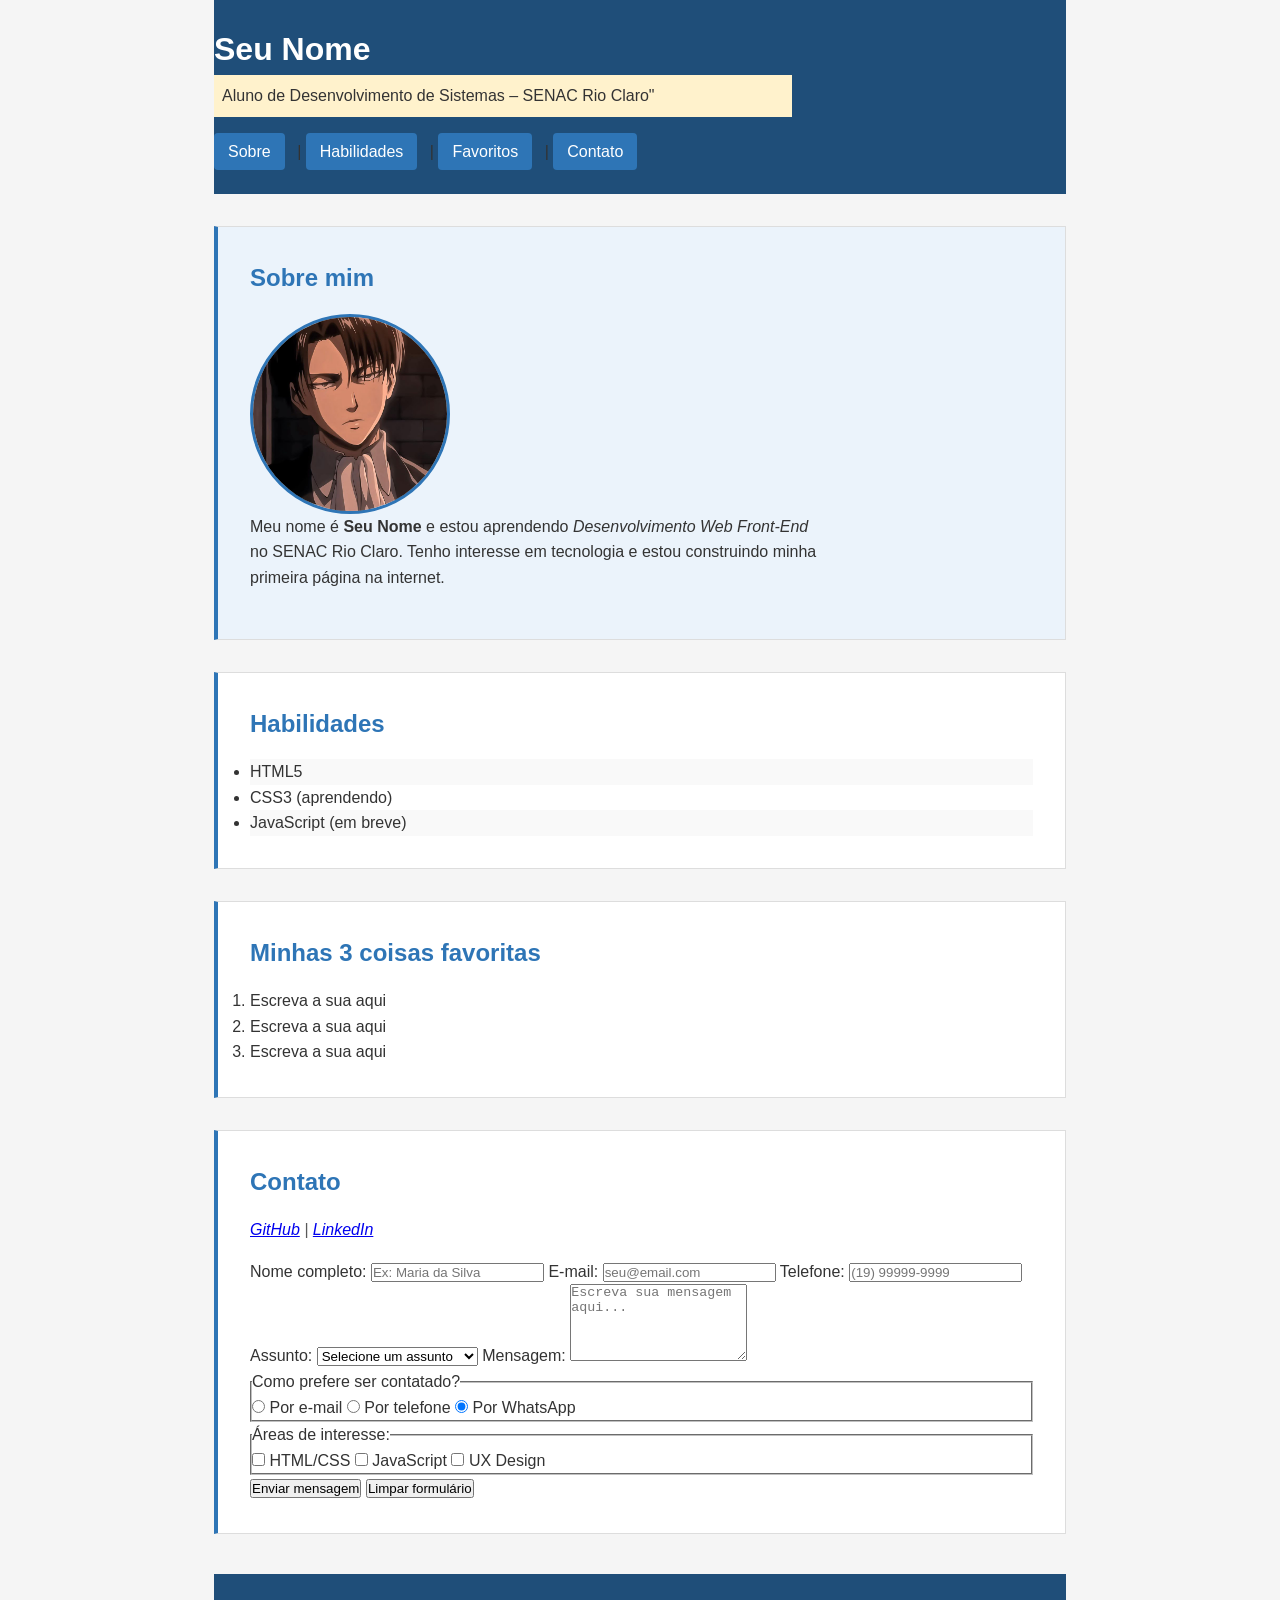
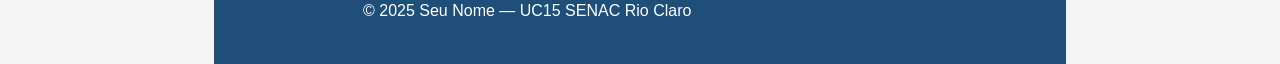
==== Aula04/index.html @ 5cb0c06a "Estilização básica com CSS." ====
<!DOCTYPE html>
<html lang="pt-BR">

<head>
    <meta charset="UTF-8">
    <meta name="viewport" content="width=device-width, initial-scale=1.0">
    <meta name="description" content="Portfólio pessoal de desenvolvimento web">
    <meta name="author" content="Seu Nome">
    <title>Portfólio - Seu Nome</title>
    <link rel="stylesheet" href="style.css">
    
</head>

<body>
        <div class="container">
    <header>
        
        
        <h1>Seu Nome</h1>
        <p class="destaque">Aluno de Desenvolvimento de Sistemas – SENAC Rio Claro"</p>
        <nav>
            <a href="#sobre">Sobre</a> |
            <a href="#habilidades">Habilidades</a> |
            <a href="#favoritos">Favoritos</a> |
            <a href="#contato">Contato</a>
        </nav>
    </header>

    <main>

        <section id="sobre">
            <h2>Sobre mim</h2>
            <img src="imagem/Levi.jpg" alt="Foto de Seu Nome sorrindo" width="300" class="foto-perfil">
            <p>Meu nome é <strong>Seu Nome</strong> e estou aprendendo <em>Desenvolvimento Web Front-End</em> no SENAC
                Rio Claro. Tenho interesse em tecnologia e estou construindo minha primeira página na internet.</p>
        </section>

        <section id="habilidades">
            <h2>Habilidades</h2>
            <ul>
                <li>HTML5</li>
                <li>CSS3 (aprendendo)</li>
                <li>JavaScript (em breve)</li>
            </ul>
        </section>

        <section id="favoritos">
            <h2>Minhas 3 coisas favoritas</h2>
            <ol>
                <li>Escreva a sua aqui</li>
                <li>Escreva a sua aqui</li>
                <li>Escreva a sua aqui</li>
            </ol>
        </section>

        <section id="contato">
            <h2>Contato</h2>
            <p>
                <a href="https://github.com" target="_blank">GitHub</a> |
                <a href="https://linkedin.com" target="_blank">LinkedIn</a>
            </p>

            <form action="#" method="post">

                <label for="nome">Nome completo:</label>
                <input type="text" id="nome" name="nome" placeholder="Ex: Maria da Silva" required minlength="3"
                    maxlength="80" autocomplete="name">

                <label for="email">E-mail:</label>
                <input type="email" id="email" name="email" placeholder="seu@email.com" required autocomplete="email">

                <label for="telefone">Telefone:</label>
                <input type="tel" id="telefone" name="telefone" placeholder="(19) 99999-9999"
                    pattern="\([0-9]{2}\) [0-9]{4,5}-[0-9]{4}">

                <label for="assunto">Assunto:</label>
                <select id="assunto" name="assunto" required>
                    <option value="">Selecione um assunto</option>
                    <optgroup label="Suporte">
                        <option value="duvida">Dúvida técnica</option>
                        <option value="bug">Reportar problema</option>
                    </optgroup>
                    <optgroup label="Comercial">
                        <option value="orcamento">Solicitar orçamento</option>
                        <option value="parceria">Proposta de parceria</option>
                    </optgroup>
                </select>

                <label for="mensagem">Mensagem:</label>
                <textarea id="mensagem" name="mensagem" rows="5" placeholder="Escreva sua mensagem aqui..." required
                    minlength="20" maxlength="500"></textarea>

                <fieldset>
                    <legend>Como prefere ser contatado?</legend>
                    <input type="radio" id="contato-email" name="preferencia" value="email">
                    <label for="contato-email">Por e-mail</label>
                    <input type="radio" id="contato-telefone" name="preferencia" value="telefone">
                    <label for="contato-telefone">Por telefone</label>
                    <input type="radio" id="contato-whatsapp" name="preferencia" value="whatsapp" checked>
                    <label for="contato-whatsapp">Por WhatsApp</label>
                </fieldset>

                <fieldset>
                    <legend>Áreas de interesse:</legend>
                    <input type="checkbox" id="int-html" name="interesse" value="html">
                    <label for="int-html">HTML/CSS</label>
                    <input type="checkbox" id="int-js" name="interesse" value="js">
                    <label for="int-js">JavaScript</label>
                    <input type="checkbox" id="int-ux" name="interesse" value="ux">
                    <label for="int-ux">UX Design</label>
                </fieldset>

                <button type="submit">Enviar mensagem</button>
                <button type="reset">Limpar formulário</button>

            </form>
        </section>

    </main>

    <footer>
        <p>&copy; 2025 Seu Nome &mdash; UC15 SENAC Rio Claro</p>
    </footer>

    </div>
</body>

</html>
---- Aula04/style.css ----
* {
    box-sizing: border-box;
    margin: 0;
    padding: 0;
}

body {
    font-family: Arial, Helvetica, sans-serif;
    background-color: #f5f5f5;
    color: #333333;
    line-height: 1.6;
}

h1 {
    color: #1f4379;
}

h2 {
    color: #2e75b6;
}

.destaque {
    background-color: #fff2cc;
    padding: 8px;
}

#sobre {
    background-color: #ebf3fb;
}

header nav a {
    color: #1f4e79

}

header nav a { 
  color: #1F4E79; 
  text-decoration: none; 
  margin-right: 16px; 
} 
 
main section { 
  margin-bottom: 32px; 
} 
 
article > p { 
  margin-bottom: 12px; 
} 
 
h2 + p { 
  font-style: italic; 
  color: #595959; 
}

header nav a:hover { 
  color: #E05C00; 
  text-decoration: underline; 
} 
 
a:visited { 
  color: #595959; 
} 
 
input:focus, 
textarea:focus { 
  outline: 2px solid #2E75B6; 
  outline-offset: 2px; 
} 
 
ul li:nth-child(odd) { 
  background-color: #f9f9f9; 
}

.container { 
  width: 900px; 
  margin: 0 auto; 
  padding: 0 24px; 
} 
 
header { 
  background-color: #1F4E79; 
  padding: 24px 0; 
  margin-bottom: 32px; 
} 
 
header h1 { 
  color: #FFFFFF; 
  margin: 0; 
} 
 
header nav a { 
  color: #BDD7EE; 
} 
 
section { 
  background-color: #FFFFFF; 
  padding: 32px; 
  margin-bottom: 24px; 
  border: 1px solid #DDDDDD; 
}

img{
  border-radius: 8px; 
  max-width: 100%; 
  display: block; 
} 
 
.foto-perfil { 
  border-radius: 50%; 
  width: 200px; 
  height: 200px;
   object-fit: cover; 
  border: 3px solid #2E75B6; 
} 
 
section { 
  border-left: 4px solid #2E75B6; 
} 

header nav { 
  margin-top: 12px; 
} 
 
header nav a { 
  display: inline-block; 
  padding: 6px 14px; 
  background-color: #2E75B6; 
  color: #FFFFFF; 
  border-radius: 4px; 
  text-decoration: none; 
  margin-right: 8px; 
} 
 
header nav a:hover { 
  background-color: #E05C00; 
}

html { 
  font-size: 16px; 
} 
 
body { 
  font-size: 1rem; 
  line-height: 1.6; 
} 
 
h1 { 
  font-size: 2rem; 
} 
 
h2 { 
  font-size: 1.5rem; 
 
  margin-bottom: 1rem; 
} 
 
p { 
  margin-bottom: 1rem; 
  max-width: 65ch; 
} 
 
footer { 
  background-color: #1F4E79; 
  color: #FFFFFF; 
  text-align: center; 
  padding: 24px; 
  margin-top: 40px; 
}
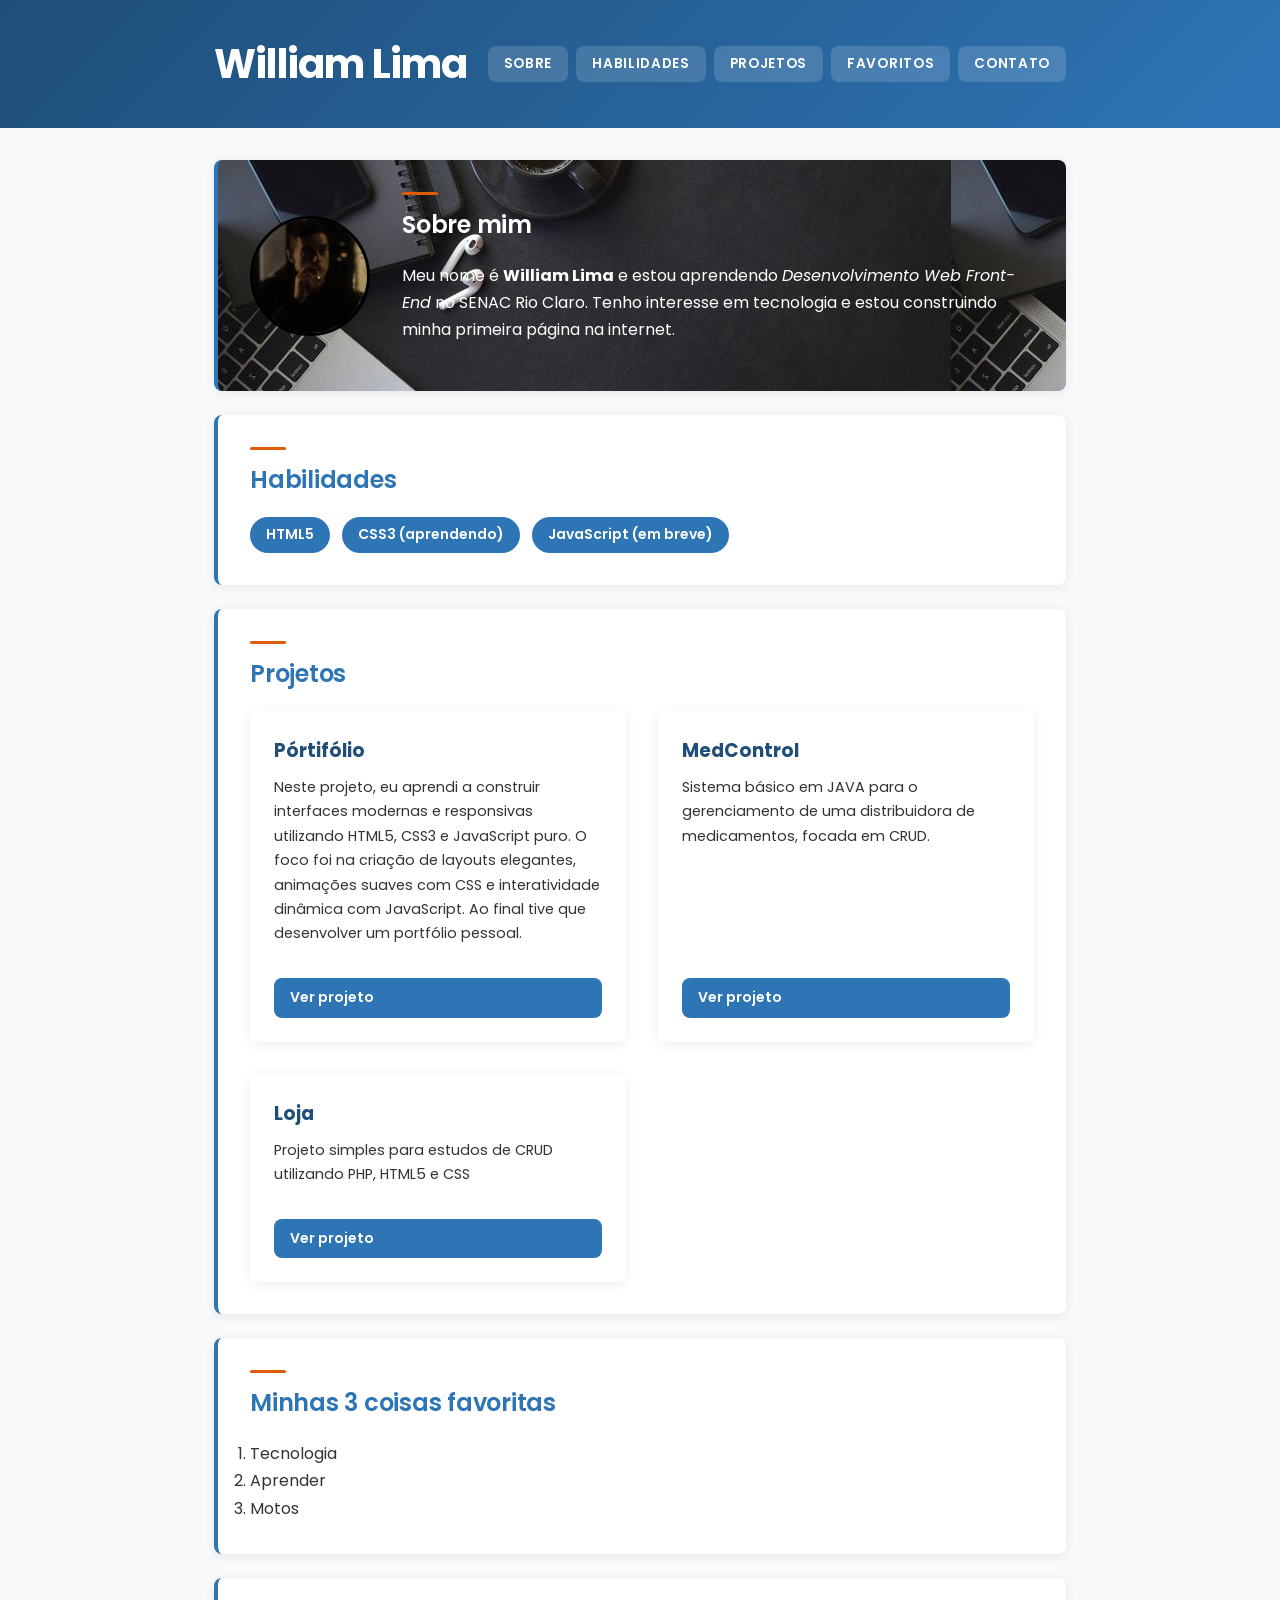
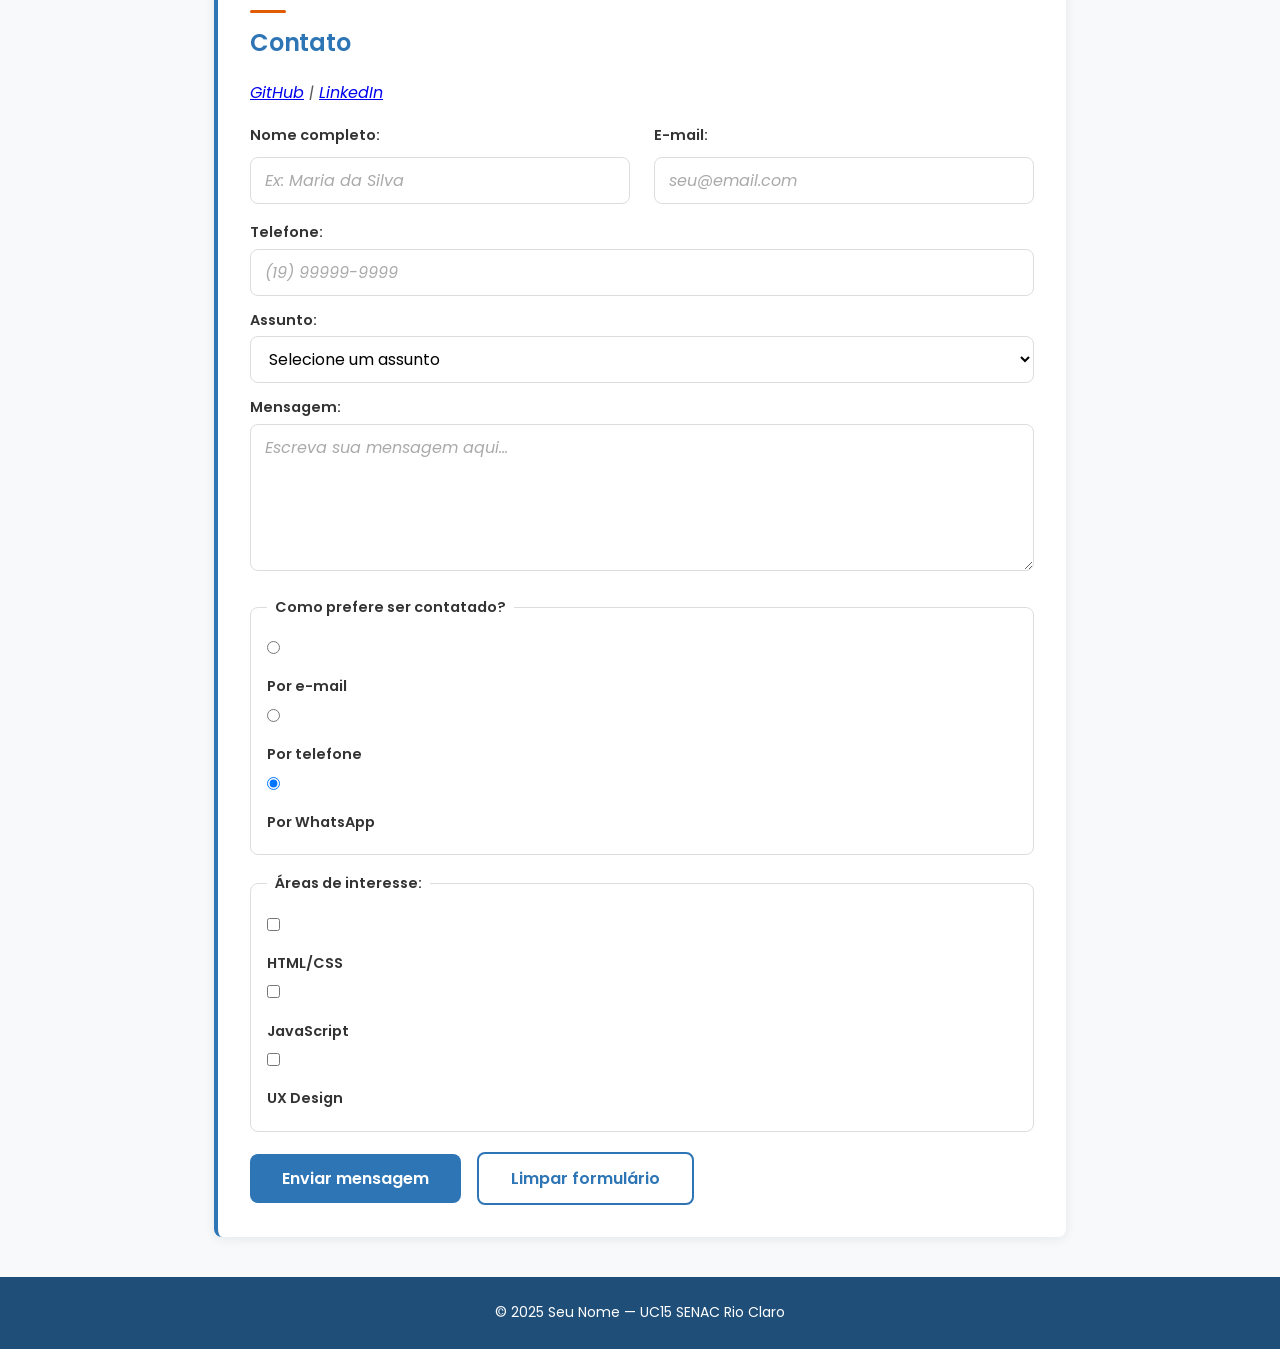
==== commit 3beb2552: "Recurso: Criação da página inicial do portfólio com HTML e CSS - Adicionado o arquivo index.html par" ====
--- a/Aula04/index.html
+++ b/Aula04/index.html
@@ -1,128 +1,152 @@
 <!DOCTYPE html>
 <html lang="pt-BR">
+<head>
+  <meta charset="UTF-8">
+  <meta name="viewport" content="width=device-width, initial-scale=1.0">
+  <meta name="description" content="Portfólio pessoal de desenvolvimento web">
+  <meta name="author" content="Seu Nome">
+  <title>Portfólio – Seu Nome</title>
+  <link rel="preconnect" href="https://fonts.googleapis.com">
+  <link rel="preconnect" href="https://fonts.gstatic.com" crossorigin>
+  <link href="https://fonts.googleapis.com/css2?family=Poppins:wght@400;600;700&display=swap" rel="stylesheet">
+  <link rel="stylesheet" href="style.css">
+</head>
+<body>
 
-<head>
-    <meta charset="UTF-8">
-    <meta name="viewport" content="width=device-width, initial-scale=1.0">
-    <meta name="description" content="Portfólio pessoal de desenvolvimento web">
-    <meta name="author" content="Seu Nome">
-    <title>Portfólio - Seu Nome</title>
-    <link rel="stylesheet" href="style.css">
-    
-</head>
+  <header>
+    <div class="container">
+      <h1>William Lima</h1>
+      <nav>
+        <a href="#sobre">Sobre</a>
+        <a href="#habilidades">Habilidades</a>
+        <a href="#projetos">Projetos</a>
+        <a href="#favoritos">Favoritos</a>
+        <a href="#contato">Contato</a>
+      </nav>
+    </div>
+  </header>
 
-<body>
-        <div class="container">
-    <header>
-        
-        
-        <h1>Seu Nome</h1>
-        <p class="destaque">Aluno de Desenvolvimento de Sistemas – SENAC Rio Claro"</p>
-        <nav>
-            <a href="#sobre">Sobre</a> |
-            <a href="#habilidades">Habilidades</a> |
-            <a href="#favoritos">Favoritos</a> |
-            <a href="#contato">Contato</a>
-        </nav>
-    </header>
+  <main class="container">
 
-    <main>
+    <section id="sobre" class="hero">
+      <h2>Sobre mim</h2>
+      <img src="imagem/𝗘𝗟𝗟𝗜𝗢𝗧 𝗔𝗟𝗗𝗘𝗥𝗦𝗢𝗡.jpg" alt="Foto de Seu Nome sorrindo" class="foto-perfil">
+      <p>Meu nome é <strong>William Lima</strong> e estou aprendendo <em>Desenvolvimento Web Front-End</em> no SENAC Rio Claro. Tenho interesse em tecnologia e estou construindo minha primeira página na internet.</p>
+    </section>
 
-        <section id="sobre">
-            <h2>Sobre mim</h2>
-            <img src="imagem/Levi.jpg" alt="Foto de Seu Nome sorrindo" width="300" class="foto-perfil">
-            <p>Meu nome é <strong>Seu Nome</strong> e estou aprendendo <em>Desenvolvimento Web Front-End</em> no SENAC
-                Rio Claro. Tenho interesse em tecnologia e estou construindo minha primeira página na internet.</p>
-        </section>
+    <section id="habilidades">
+      <h2>Habilidades</h2>
+      <ul class="lista-habilidades">
+        <li>HTML5</li>
+        <li>CSS3 (aprendendo)</li>
+        <li>JavaScript (em breve)</li>
+      </ul>
+    </section>
 
-        <section id="habilidades">
-            <h2>Habilidades</h2>
-            <ul>
-                <li>HTML5</li>
-                <li>CSS3 (aprendendo)</li>
-                <li>JavaScript (em breve)</li>
-            </ul>
-        </section>
+    <section id="projetos">
+      <h2>Projetos</h2>
+      <div class="cards-projetos">
 
-        <section id="favoritos">
-            <h2>Minhas 3 coisas favoritas</h2>
-            <ol>
-                <li>Escreva a sua aqui</li>
-                <li>Escreva a sua aqui</li>
-                <li>Escreva a sua aqui</li>
-            </ol>
-        </section>
+        <article class="card-projeto">
+          <h3>Pórtifólio</h3>
+          <p>Neste projeto, eu aprendi a construir interfaces modernas e responsivas utilizando HTML5, CSS3 e JavaScript puro. O foco foi na criação de layouts elegantes, animações suaves com CSS e interatividade dinâmica com JavaScript. Ao final tive que desenvolver um portfólio pessoal.</p>
+          <a href="#" target="_blank">Ver projeto</a>
+        </article>
 
-        <section id="contato">
-            <h2>Contato</h2>
-            <p>
-                <a href="https://github.com" target="_blank">GitHub</a> |
-                <a href="https://linkedin.com" target="_blank">LinkedIn</a>
-            </p>
+        <article class="card-projeto">
+          <h3>MedControl</h3>
+          <p>Sistema básico em JAVA para o gerenciamento de uma distribuidora de medicamentos, focada em CRUD.</p>
+          <a href="#" target="_blank">Ver projeto</a>
+        </article>
 
-            <form action="#" method="post">
+        <article class="card-projeto">
+          <h3>Loja</h3>
+          <p>Projeto simples para estudos de CRUD utilizando PHP, HTML5 e CSS</p>
+          <a href="#" target="_blank">Ver projeto</a>
+        </article>
 
-                <label for="nome">Nome completo:</label>
-                <input type="text" id="nome" name="nome" placeholder="Ex: Maria da Silva" required minlength="3"
-                    maxlength="80" autocomplete="name">
+      </div>
+    </section>
 
-                <label for="email">E-mail:</label>
-                <input type="email" id="email" name="email" placeholder="seu@email.com" required autocomplete="email">
+    <section id="favoritos">
+      <h2>Minhas 3 coisas favoritas</h2>
+      <ol>
+        <li>Tecnologia</li>
+        <li>Aprender</li>
+        <li>Motos</li>
+      </ol>
+    </section>
 
-                <label for="telefone">Telefone:</label>
-                <input type="tel" id="telefone" name="telefone" placeholder="(19) 99999-9999"
-                    pattern="\([0-9]{2}\) [0-9]{4,5}-[0-9]{4}">
+    <section id="contato">
+      <h2>Contato</h2>
+      <p>
+        <a href="https://github.com" target="_blank">GitHub</a> |
+        <a href="https://linkedin.com" target="_blank">LinkedIn</a>
+      </p>
 
-                <label for="assunto">Assunto:</label>
-                <select id="assunto" name="assunto" required>
-                    <option value="">Selecione um assunto</option>
-                    <optgroup label="Suporte">
-                        <option value="duvida">Dúvida técnica</option>
-                        <option value="bug">Reportar problema</option>
-                    </optgroup>
-                    <optgroup label="Comercial">
-                        <option value="orcamento">Solicitar orçamento</option>
-                        <option value="parceria">Proposta de parceria</option>
-                    </optgroup>
-                </select>
+      <form action="#" method="post">
 
-                <label for="mensagem">Mensagem:</label>
-                <textarea id="mensagem" name="mensagem" rows="5" placeholder="Escreva sua mensagem aqui..." required
-                    minlength="20" maxlength="500"></textarea>
+        <div class="form-grid">
+          <div class="form-campo">
+            <label for="nome">Nome completo:</label>
+            <input type="text" id="nome" name="nome" placeholder="Ex: Maria da Silva" required minlength="3" maxlength="80" autocomplete="name">
+          </div>
+          <div class="form-campo">
+            <label for="email">E-mail:</label>
+            <input type="email" id="email" name="email" placeholder="seu@email.com" required autocomplete="email">
+          </div>
+        </div>
 
-                <fieldset>
-                    <legend>Como prefere ser contatado?</legend>
-                    <input type="radio" id="contato-email" name="preferencia" value="email">
-                    <label for="contato-email">Por e-mail</label>
-                    <input type="radio" id="contato-telefone" name="preferencia" value="telefone">
-                    <label for="contato-telefone">Por telefone</label>
-                    <input type="radio" id="contato-whatsapp" name="preferencia" value="whatsapp" checked>
-                    <label for="contato-whatsapp">Por WhatsApp</label>
-                </fieldset>
+        <label for="telefone">Telefone:</label>
+        <input type="tel" id="telefone" name="telefone" placeholder="(19) 99999-9999" pattern="\([0-9]{2}\) [0-9]{4,5}-[0-9]{4}">
 
-                <fieldset>
-                    <legend>Áreas de interesse:</legend>
-                    <input type="checkbox" id="int-html" name="interesse" value="html">
-                    <label for="int-html">HTML/CSS</label>
-                    <input type="checkbox" id="int-js" name="interesse" value="js">
-                    <label for="int-js">JavaScript</label>
-                    <input type="checkbox" id="int-ux" name="interesse" value="ux">
-                    <label for="int-ux">UX Design</label>
-                </fieldset>
+        <label for="assunto">Assunto:</label>
+        <select id="assunto" name="assunto" required>
+          <option value="">Selecione um assunto</option>
+          <optgroup label="Suporte">
+            <option value="duvida">Dúvida técnica</option>
+            <option value="bug">Reportar problema</option>
+          </optgroup>
+          <optgroup label="Comercial">
+            <option value="orcamento">Solicitar orçamento</option>
+            <option value="parceria">Proposta de parceria</option>
+          </optgroup>
+        </select>
 
-                <button type="submit">Enviar mensagem</button>
-                <button type="reset">Limpar formulário</button>
+        <label for="mensagem">Mensagem:</label>
+        <textarea id="mensagem" name="mensagem" rows="5" placeholder="Escreva sua mensagem aqui..." required minlength="20" maxlength="500"></textarea>
 
-            </form>
-        </section>
+        <fieldset>
+          <legend>Como prefere ser contatado?</legend>
+          <input type="radio" id="contato-email" name="preferencia" value="email">
+          <label for="contato-email">Por e-mail</label>
+          <input type="radio" id="contato-telefone" name="preferencia" value="telefone">
+          <label for="contato-telefone">Por telefone</label>
+          <input type="radio" id="contato-whatsapp" name="preferencia" value="whatsapp" checked>
+          <label for="contato-whatsapp">Por WhatsApp</label>
+        </fieldset>
 
-    </main>
+        <fieldset>
+          <legend>Áreas de interesse:</legend>
+          <input type="checkbox" id="int-html" name="interesse" value="html">
+          <label for="int-html">HTML/CSS</label>
+          <input type="checkbox" id="int-js" name="interesse" value="js">
+          <label for="int-js">JavaScript</label>
+          <input type="checkbox" id="int-ux" name="interesse" value="ux">
+          <label for="int-ux">UX Design</label>
+        </fieldset>
 
-    <footer>
-        <p>&copy; 2025 Seu Nome &mdash; UC15 SENAC Rio Claro</p>
-    </footer>
+        <button type="submit">Enviar mensagem</button>
+        <button type="reset">Limpar formulário</button>
 
-    </div>
+      </form>
+    </section>
+
+  </main>
+
+  <footer>
+    <p>&copy; 2025 Seu Nome &mdash; UC15 SENAC Rio Claro</p>
+  </footer>
+
 </body>
-
 </html>
--- a/Aula04/style.css
+++ b/Aula04/style.css
@@ -1,441 +1,532 @@
+/* ============================================
+   VARIÁVEIS
+   ============================================ */
+:root {
+  --cor-primaria:   #1F4E79;
+  --cor-secundaria: #2E75B6;
+  --cor-acento:     #E05C00;
+  --cor-fundo:      #F8F9FA;
+  --cor-texto:      #333333;
+  --cor-branco:     #FFFFFF;
+  --fonte-base:     'Poppins', Arial, sans-serif;
+  --raio-borda:     8px;
+  --sombra-card:    0 2px 12px rgba(0, 0, 0, 0.08);
+  --transicao:      all 0.3s ease;
+}
+ 
+/* ============================================
+   RESET
+   ============================================ */
 * {
+  box-sizing: border-box;
+  margin: 0;
+  padding: 0;
+}
+ 
+/* ============================================
+   BASE
+   ============================================ */
+html {
+  font-size: 16px;
+}
+ 
+body {
+  font-family: var(--fonte-base);
+  font-size: 1rem;
+  line-height: 1.7;
+  background-color: var(--cor-fundo);
+  color: var(--cor-texto);
+}
+ 
+/* ============================================
+   TIPOGRAFIA
+   ============================================ */
+h1 {
+  color: var(--cor-primaria);
+  font-size: 2.5rem;
+  font-weight: 700;
+  letter-spacing: -0.02em;
+  line-height: 1.2;
+}
+ 
+h2 {
+  color: var(--cor-secundaria);
+  font-size: 1.5rem;
+  font-weight: 600;
+  letter-spacing: -0.01em;
+  margin-bottom: 1rem;
+}
+ 
+h2::before {
+  content: '';
+  display: block;
+  width: 36px;
+  height: 3px;
+  background-color: var(--cor-acento);
+  margin-bottom: 10px;
+  border-radius: 2px;
+}
+ 
+p {
+  margin-bottom: 1rem;
+  max-width: 65ch;
+}
+ 
+h2 + p {
+  font-style: italic;
+  color: #595959;
+}
+ 
+a:visited {
+  color: #595959;
+}
+ 
+::selection {
+  background-color: var(--cor-secundaria);
+  color: var(--cor-branco);
+}
+ 
+/* ============================================
+   LAYOUT
+   ============================================ */
+.container {
+  width: 900px;
+  margin: 0 auto;
+  padding: 0 24px;
+}
+ 
+/* ============================================
+   HEADER
+   ============================================ */
+header {
+  background: linear-gradient(135deg, var(--cor-primaria) 0%, var(--cor-secundaria) 100%);
+  padding: 40px 0;
+  margin-bottom: 32px;
+}
+ 
+header .container {
+  display: flex;
+  justify-content: space-between;
+  align-items: center;
+}
+ 
+header h1 {
+  color: var(--cor-branco);
+  margin: 0;
+}
+ 
+header nav {
+  display: flex;
+  gap: 8px;
+}
+ 
+header nav a {
+  display: inline-block;
+  padding: 6px 16px;
+  background-color: rgba(255, 255, 255, 0.15);
+  color: var(--cor-branco);
+  border-radius: var(--raio-borda);
+  text-decoration: none;
+  font-weight: 600;
+  font-size: 0.85rem;
+  text-transform: uppercase;
+  letter-spacing: 0.05em;
+  transition: var(--transicao);
+}
+ 
+header nav a:hover {
+  background-color: var(--cor-acento);
+  transform: translateY(-2px);
+}
+ 
+/* ============================================
+   SECTIONS
+   ============================================ */
+section {
+  background-color: var(--cor-branco);
+  padding: 32px;
+  margin-bottom: 24px;
+  border-left: 4px solid var(--cor-secundaria);
+  border-radius: var(--raio-borda);
+  box-shadow: var(--sombra-card);
+  transition: var(--transicao);
+}
+ 
+section:hover {
+  box-shadow: 0 8px 24px rgba(0, 0, 0, 0.12);
+  transform: translateY(-2px);
+}
+ 
+/* ============================================
+   HERO
+   ============================================ */
+.hero {
+  background-image: url('imagem/banner-TI.jpg');
+  display: grid;
+  grid-template-columns: auto 1fr;
+  grid-template-areas:
+    "foto titulo   "
+    "foto descricao";
+  gap: 1rem 2rem;
+  align-items: center;
+}
+ 
+/* ============================================
+   IMAGENS
+   ============================================ */
+img {
+  border-radius: var(--raio-borda);
+  max-width: 100%;
+  display: block;
+}
+ 
+.foto-perfil {
+  grid-area: foto;
+  border-radius: 50%;
+  width: 120px;
+  height: 120px;
+  object-fit: cover;
+  border: 3px solid black;
+}
+ 
+.hero h2 {
+  grid-area: titulo;
+color: var(--cor-branco);    
+/* visivel sobre o banner */
+margin-bottom: 0;
+align-self: end;
+}
+.hero p {
+grid-area: descricao;
+color: var(--cor-branco);
+align-self: start;
+}
+ 
+/* ============================================
+   HABILIDADES
+   ============================================ */
+.lista-habilidades {
+  display: flex;
+  flex-wrap: wrap;
+  gap: 12px;
+  list-style: none;
+  padding: 0;
+}
+ 
+.lista-habilidades li {
+  background-color: var(--cor-secundaria);
+  color: var(--cor-branco);
+  padding: 6px 16px;
+  border-radius: 20px;
+  font-size: 0.875rem;
+  font-weight: 600;
+}
+ 
+/* ============================================
+   CARDS DE PROJETOS
+   ============================================ */
+.cards-projetos {
+  display: grid;
+  grid-template-columns: repeat(auto-fill, minmax(280px, 1fr));
+  gap: 2rem;
+}
+ 
+.card-projeto {
+  background-color: var(--cor-branco);
+  border-radius: var(--raio-borda);
+  box-shadow: var(--sombra-card);
+  padding: 24px;
+  display: flex;
+  flex-direction: column;
+  transition: var(--transicao);
+  border-left: none;
+  margin-bottom: 0;
+}
+ 
+.card-projeto:hover {
+  transform: translateY(-4px);
+  box-shadow: 0 8px 24px rgba(0, 0, 0, 0.12);
+}
+ 
+.card-projeto h3 {
+  color: var(--cor-primaria);
+  margin-bottom: 8px;
+}
+ 
+.card-projeto p {
+  flex-grow: 1;
+  color: var(--cor-texto);
+  font-size: 0.9rem;
+}
+ 
+.card-projeto a {
+  display: inline-block;
+  margin-top: 16px;
+  padding: 8px 16px;
+  background-color: var(--cor-secundaria);
+  color: var(--cor-branco);
+  border-radius: var(--raio-borda);
+  text-decoration: none;
+  font-size: 0.875rem;
+  font-weight: 600;
+  transition: var(--transicao);
+}
+ 
+.card-projeto a:hover {
+  background-color: var(--cor-acento);
+}
+ 
+.card-projeto.destaque {
+  grid-column: span 2;
+}
+ 
+/* ============================================
+   FORMULÁRIO
+   ============================================ */
+.form-grid {
+  display: flex;
+  gap: 24px;
+  margin-bottom: 16px;
+}
+ 
+.form-campo {
+  flex: 1;
+  display: flex;
+  flex-direction: column;
+  gap: 6px;
+}
+ 
+label {
+  display: block;
+  font-weight: 600;
+  font-size: 0.9rem;
+  margin-bottom: 4px;
+  margin-top: 12px;
+}
+ 
+.form-campo label {
+  margin-top: 0;
+}
+ 
+input[type="text"],
+input[type="email"],
+input[type="tel"],
+input[type="url"],
+select,
+textarea {
+  width: 100%;
+  padding: 10px 14px;
+  border: 1px solid #DDDDDD;
+  border-radius: var(--raio-borda);
+  font-family: var(--fonte-base);
+  font-size: 1rem;
+  background-color: var(--cor-branco);
+  transition: var(--transicao);
+}
+ 
+input:focus,
+select:focus,
+textarea:focus {
+  outline: 2px solid var(--cor-secundaria);
+  outline-offset: 2px;
+  border-color: var(--cor-secundaria);
+}
+ 
+input::placeholder,
+textarea::placeholder {
+  color: #AAAAAA;
+  font-style: italic;
+}
+ 
+fieldset {
+  border: 1px solid #DDDDDD;
+  border-radius: var(--raio-borda);
+  padding: 16px;
+  margin-top: 16px;
+}
+ 
+legend {
+  font-weight: 600;
+  font-size: 0.9rem;
+  padding: 0 8px;
+}
+ 
+button[type="submit"] {
+  margin-top: 20px;
+  padding: 12px 32px;
+  background-color: var(--cor-secundaria);
+  color: var(--cor-branco);
+  border: none;
+  border-radius: var(--raio-borda);
+  font-family: var(--fonte-base);
+  font-size: 1rem;
+  font-weight: 600;
+  cursor: pointer;
+  transition: var(--transicao);
+}
+ 
+button[type="submit"]:hover {
+  background-color: var(--cor-acento);
+  transform: translateY(-2px);
+}
+ 
+button[type="reset"] {
+  margin-top: 20px;
+  margin-left: 12px;
+  padding: 12px 32px;
+  background-color: transparent;
+  color: var(--cor-secundaria);
+  border: 2px solid var(--cor-secundaria);
+  border-radius: var(--raio-borda);
+  font-family: var(--fonte-base);
+  font-size: 1rem;
+  font-weight: 600;
+  cursor: pointer;
+  transition: var(--transicao);
+}
+ 
+button[type="reset"]:hover {
+  background-color: var(--cor-fundo);
+}
+ 
+/* ============================================
+   FOOTER
+   ============================================ */
+footer {
+  background-color: var(--cor-primaria);
+  color: var(--cor-branco);
+  display: flex;
+  justify-content: center;
+  align-items: center;
+  padding: 24px;
+  margin-top: 40px;
+}
+ 
+footer p {
+  font-size: 0.875rem;
+  max-width: none;
+  margin: 0;
+}
+
+/* ============================================
+
+   MEDIA QUERIES — RESPONSIVIDADE
+
+   ============================================ */
+ 
+/* Tablet (até 900px) */
+
+@media (max-width: 900px) {
+
+  .container {
+
+    width: 100%;
+
+  }
+ 
+  .cards-projetos {
+
+    grid-template-columns: repeat(auto-fill, minmax(220px, 1fr));
+
+  }
+ 
+  .card-projeto.destaque {
+
+    grid-column: span 1;
+
+  }
+
+}
+ 
+/* Mobile (até 600px) */
+
+@media (max-width: 600px) {
+
+  h1 {
+
+    font-size: 1.6rem;
+
+  }
+ 
+  h2 {
+
+    font-size: 1.2rem;
+
+  }
+ 
+  /* Hero vira coluna única */
+
+  .hero {
+
+    grid-template-columns: 1fr;
+
+    grid-template-areas:
+
+      "foto"
+
+      "titulo"
+
+      "descricao";
+
+    text-align: center;
+
+  }
+ 
+  .foto-perfil {
+
+    margin: 0 auto;
+
+  }
+ 
+  /* Nav em coluna */
+
+  header nav {
+
+    flex-direction: column;
+
+    gap: 8px;
+
+  }
+ 
+  header nav a {
+
+    text-align: center;
+
+  }
+ 
+  /* Projetos em coluna única */
+
+  .cards-projetos {
+
+    grid-template-columns: 1fr;
+
+  }
+ 
+  .card-projeto.destaque {
+
+    grid-column: span 1;
+
+  }
+ 
+  section {
+
+    padding: 20px 16px;
+
+  }
+ 
+  /* Formulário ocupa largura total */
+
+  input,
+
+  textarea,
+
+  select {
+
+    width: 100%;
+
     box-sizing: border-box;
-    margin: 0;
-    padding: 0;
-}
-
-body {
-    font-family: Arial, Helvetica, sans-serif;
-    background-color: #f5f5f5;
-    color: #333333;
-    line-height: 1.6;
-}
-
-h1 {
-    color: #1f4379;
-}
-
-h2 {
-    color: #2e75b6;
-}
-
-.destaque {
-    background-color: #fff2cc;
-    padding: 8px;
-}
-
-#sobre {
-    background-color: #ebf3fb;
-}
-
-header nav a {
-    color: #1f4e79
-
-}
-
-header nav a { 
-  color: #1F4E79; 
-  text-decoration: none; 
-  margin-right: 16px; 
-} 
- 
-main section { 
-  margin-bottom: 32px; 
-} 
- 
-article > p { 
-  margin-bottom: 12px; 
-} 
- 
-h2 + p { 
-  font-style: italic; 
-  color: #595959; 
-}
-
-header nav a:hover { 
-  color: #E05C00; 
-  text-decoration: underline; 
-} 
- 
-a:visited { 
-  color: #595959; 
-} 
- 
-input:focus, 
-textarea:focus { 
-  outline: 2px solid #2E75B6; 
-  outline-offset: 2px; 
-} 
- 
-ul li:nth-child(odd) { 
-  background-color: #f9f9f9; 
-}
-
-.container { 
-  width: 900px; 
-  margin: 0 auto; 
-  padding: 0 24px; 
-} 
- 
-header { 
-  background-color: #1F4E79; 
-  padding: 24px 0; 
-  margin-bottom: 32px; 
-} 
- 
-header h1 { 
-  color: #FFFFFF; 
-  margin: 0; 
-} 
- 
-header nav a { 
-  color: #BDD7EE; 
-} 
- 
-section { 
-  background-color: #FFFFFF; 
-  padding: 32px; 
-  margin-bottom: 24px; 
-  border: 1px solid #DDDDDD; 
-}
-
-img{
-  border-radius: 8px; 
-  max-width: 100%; 
-  display: block; 
-} 
- 
-.foto-perfil { 
-  border-radius: 50%; 
-  width: 200px; 
-  height: 200px;
-   object-fit: cover; 
-  border: 3px solid #2E75B6; 
-} 
- 
-section { 
-  border-left: 4px solid #2E75B6; 
-} 
-
-header nav { 
-  margin-top: 12px; 
-} 
- 
-header nav a { 
-  display: inline-block; 
-  padding: 6px 14px; 
-  background-color: #2E75B6; 
-  color: #FFFFFF; 
-  border-radius: 4px; 
-  text-decoration: none; 
-  margin-right: 8px; 
-} 
- 
-header nav a:hover { 
-  background-color: #E05C00; 
-}
-
-html { 
-  font-size: 16px; 
-} 
- 
-body { 
-  font-size: 1rem; 
-  line-height: 1.6; 
-} 
- 
-h1 { 
-  font-size: 2rem; 
-} 
- 
-h2 { 
-  font-size: 1.5rem; 
- 
-  margin-bottom: 1rem; 
-} 
- 
-p { 
-  margin-bottom: 1rem; 
-  max-width: 65ch; 
-} 
- 
-footer { 
-  background-color: #1F4E79; 
-  color: #FFFFFF; 
-  text-align: center; 
-  padding: 24px; 
-  margin-top: 40px; 
-}
-
-
-
-
-
-
-
-
-
-
-
-
-
-
-
-
-
-
-
-
-
-
-
-
-
-
-
-
-
-
-
-
-
-
-
-
-
-
-
-
-
-
-
-
-
-
-
-
-
-
-
-
-
-
-
-
-
-
-
-
-
-
-
-
-
-
-
-
-
-
-
-
-
-
-
-
-
-
-
-
-
-
-
-
-
-
-
-
-
-
-
-
-
-
-
-
-
-
-
-
-
-
-
-
-
-
-
-
-
-
-
-
-
-
-
-
-
-
-
-
-
-
-
-
-
-
-
-
-
-
-
-
-
-
-
-
-
-
-
-
-
-
-
-
-
-
-
-
-
-
-
-
-
-
-
-
-
-
-
-
-
-
-
-
-
-
-
-
-
-
-
-
-
-
-
-
-
-
-
-
-
-
-
-
-
-
-
-
-
-
-
-
-
-
-
-
-
-
-
-
-
-
-
-
-
-
-
-
-
-
-
-
-
-
-
-
-
-
-
-
-
-
-
-
-
-
-
-
-
-
-
-
-
-
-
-
-
-
-
-
-
-
-
-
-
-
-
-
-
-
-
-
-
-
-
-
-
-
-
-
-
-
-
-
-
-
-
-
-
-
-
-
-
+
+  }
+
+}
+ 
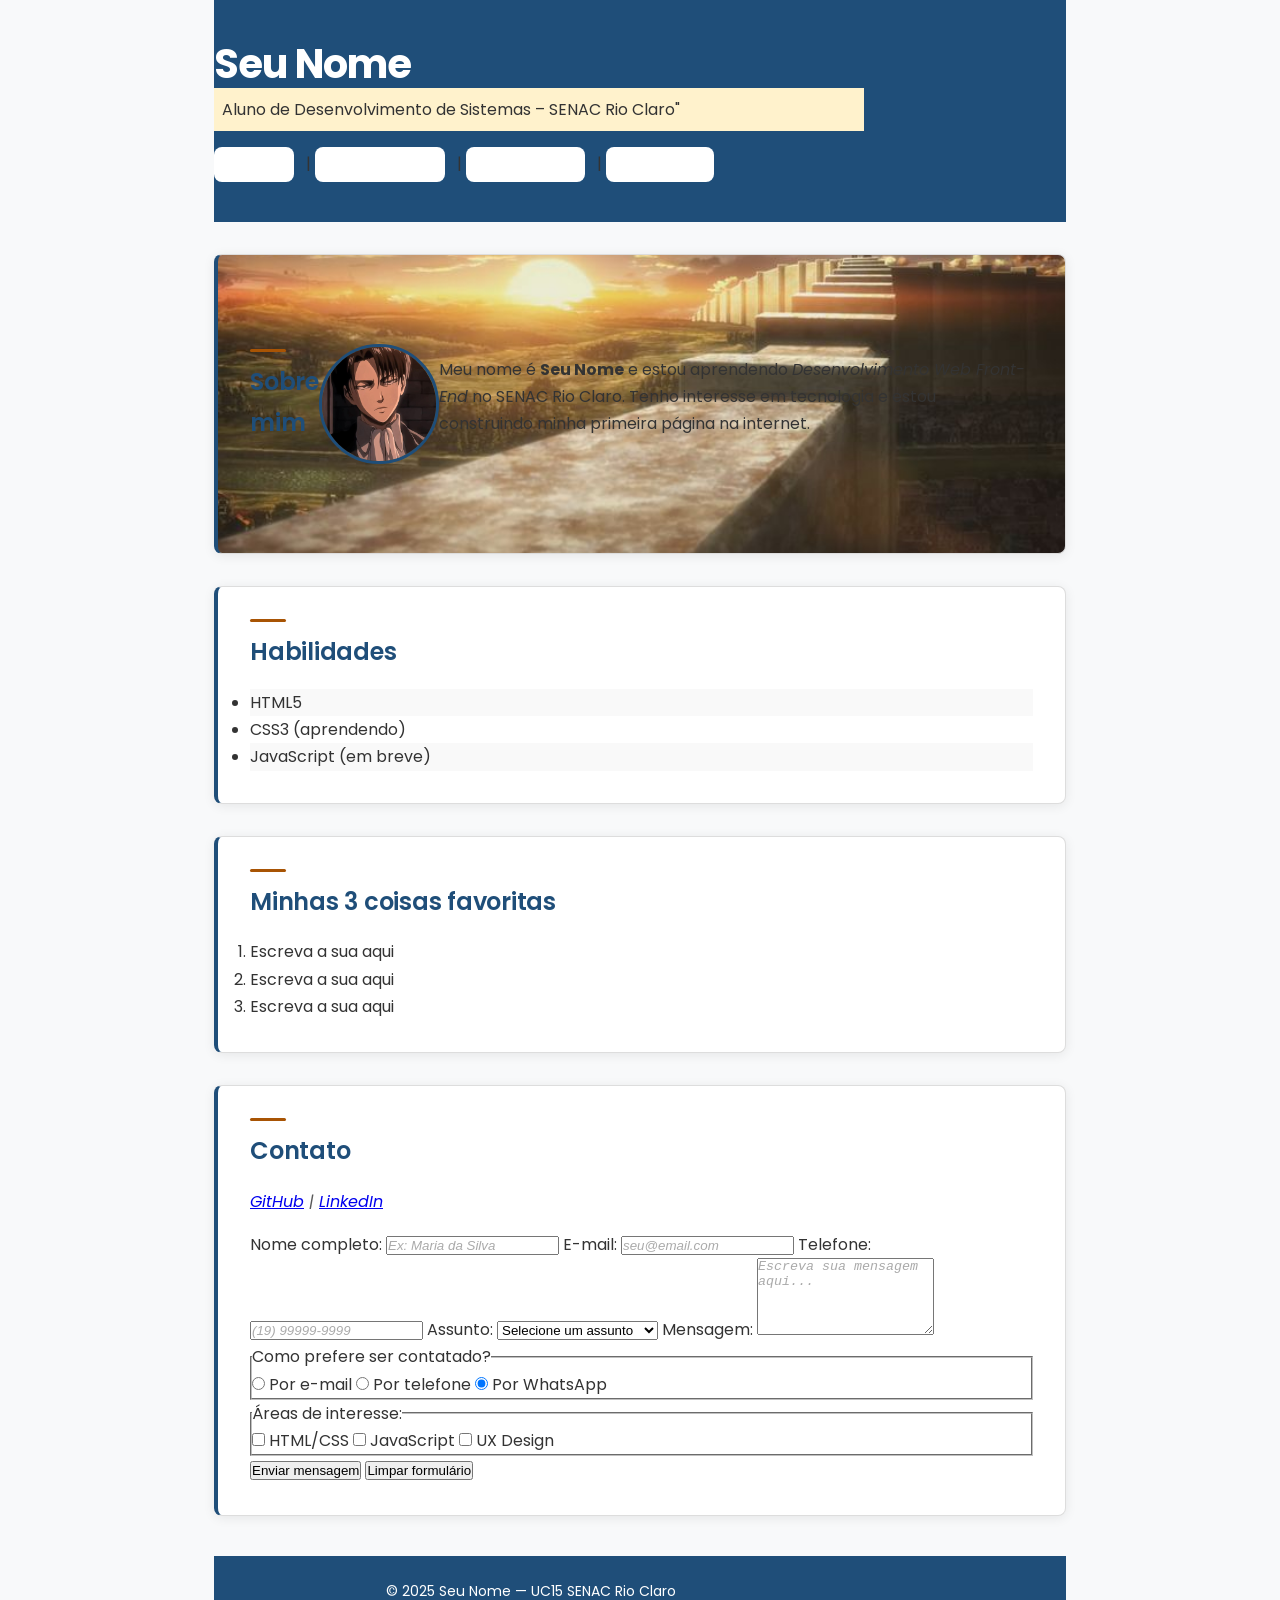
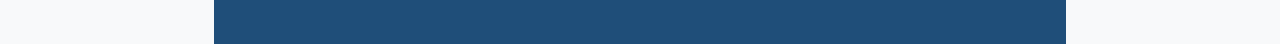
==== commit 6ae7d0b2: "feat: initialize personal portfolio website with HTML structure, CSS styling, and assets" ====
--- a/Aula04/index.html
+++ b/Aula04/index.html
@@ -1,152 +1,130 @@
 <!DOCTYPE html>
 <html lang="pt-BR">
+
 <head>
-  <meta charset="UTF-8">
-  <meta name="viewport" content="width=device-width, initial-scale=1.0">
-  <meta name="description" content="Portfólio pessoal de desenvolvimento web">
-  <meta name="author" content="Seu Nome">
-  <title>Portfólio – Seu Nome</title>
-  <link rel="preconnect" href="https://fonts.googleapis.com">
-  <link rel="preconnect" href="https://fonts.gstatic.com" crossorigin>
-  <link href="https://fonts.googleapis.com/css2?family=Poppins:wght@400;600;700&display=swap" rel="stylesheet">
-  <link rel="stylesheet" href="style.css">
+    <meta charset="UTF-8">
+    <meta name="viewport" content="width=device-width, initial-scale=1.0">
+    <meta name="description" content="Portfólio pessoal de desenvolvimento web">
+    <meta name="author" content="Seu Nome">
+    <title>Portfólio - Seu Nome</title>
+    <link rel="preconnect" href="https://fonts.googleapis.com">
+<link href="https://fonts.googleapis.com/css2?family=Poppins:wght@400;600;700&display=swap" rel="stylesheet">
+    <link rel="stylesheet" href="style.css">
+    
 </head>
+
 <body>
+        <div class="container">
+    <header>
+        
+        
+        <h1>Seu Nome</h1>
+        <p class="destaque">Aluno de Desenvolvimento de Sistemas – SENAC Rio Claro"</p>
+        <nav>
+            <a href="#sobre">Sobre</a> |
+            <a href="#habilidades">Habilidades</a> |
+            <a href="#favoritos">Favoritos</a> |
+            <a href="#contato">Contato</a>
+        </nav>
+    </header>
 
-  <header>
-    <div class="container">
-      <h1>William Lima</h1>
-      <nav>
-        <a href="#sobre">Sobre</a>
-        <a href="#habilidades">Habilidades</a>
-        <a href="#projetos">Projetos</a>
-        <a href="#favoritos">Favoritos</a>
-        <a href="#contato">Contato</a>
-      </nav>
+    <main>
+
+        <section id="sobre" class="hero">
+            <h2>Sobre mim</h2>
+            <img src="imagem/Levi.jpg" alt="Foto de Seu Nome sorrindo" width="300" class="foto-perfil">
+            <p>Meu nome é <strong>Seu Nome</strong> e estou aprendendo <em>Desenvolvimento Web Front-End</em> no SENAC
+                Rio Claro. Tenho interesse em tecnologia e estou construindo minha primeira página na internet.</p>
+        </section>
+
+        <section id="habilidades">
+            <h2>Habilidades</h2>
+            <ul>
+                <li>HTML5</li>
+                <li>CSS3 (aprendendo)</li>
+                <li>JavaScript (em breve)</li>
+            </ul>
+        </section>
+
+        <section id="favoritos">
+            <h2>Minhas 3 coisas favoritas</h2>
+            <ol>
+                <li>Escreva a sua aqui</li>
+                <li>Escreva a sua aqui</li>
+                <li>Escreva a sua aqui</li>
+            </ol>
+        </section>
+
+        <section id="contato">
+            <h2>Contato</h2>
+            <p>
+                <a href="https://github.com" target="_blank">GitHub</a> |
+                <a href="https://linkedin.com" target="_blank">LinkedIn</a>
+            </p>
+
+            <form action="#" method="post">
+
+                <label for="nome">Nome completo:</label>
+                <input type="text" id="nome" name="nome" placeholder="Ex: Maria da Silva" required minlength="3"
+                    maxlength="80" autocomplete="name">
+
+                <label for="email">E-mail:</label>
+                <input type="email" id="email" name="email" placeholder="seu@email.com" required autocomplete="email">
+
+                <label for="telefone">Telefone:</label>
+                <input type="tel" id="telefone" name="telefone" placeholder="(19) 99999-9999"
+                    pattern="\([0-9]{2}\) [0-9]{4,5}-[0-9]{4}">
+
+                <label for="assunto">Assunto:</label>
+                <select id="assunto" name="assunto" required>
+                    <option value="">Selecione um assunto</option>
+                    <optgroup label="Suporte">
+                        <option value="duvida">Dúvida técnica</option>
+                        <option value="bug">Reportar problema</option>
+                    </optgroup>
+                    <optgroup label="Comercial">
+                        <option value="orcamento">Solicitar orçamento</option>
+                        <option value="parceria">Proposta de parceria</option>
+                    </optgroup>
+                </select>
+
+                <label for="mensagem">Mensagem:</label>
+                <textarea id="mensagem" name="mensagem" rows="5" placeholder="Escreva sua mensagem aqui..." required
+                    minlength="20" maxlength="500"></textarea>
+
+                <fieldset>
+                    <legend>Como prefere ser contatado?</legend>
+                    <input type="radio" id="contato-email" name="preferencia" value="email">
+                    <label for="contato-email">Por e-mail</label>
+                    <input type="radio" id="contato-telefone" name="preferencia" value="telefone">
+                    <label for="contato-telefone">Por telefone</label>
+                    <input type="radio" id="contato-whatsapp" name="preferencia" value="whatsapp" checked>
+                    <label for="contato-whatsapp">Por WhatsApp</label>
+                </fieldset>
+
+                <fieldset>
+                    <legend>Áreas de interesse:</legend>
+                    <input type="checkbox" id="int-html" name="interesse" value="html">
+                    <label for="int-html">HTML/CSS</label>
+                    <input type="checkbox" id="int-js" name="interesse" value="js">
+                    <label for="int-js">JavaScript</label>
+                    <input type="checkbox" id="int-ux" name="interesse" value="ux">
+                    <label for="int-ux">UX Design</label>
+                </fieldset>
+
+                <button type="submit">Enviar mensagem</button>
+                <button type="reset">Limpar formulário</button>
+
+            </form>
+        </section>
+
+    </main>
+
+    <footer>
+        <p>&copy; 2025 Seu Nome &mdash; UC15 SENAC Rio Claro</p>
+    </footer>
+
     </div>
-  </header>
+</body>
 
-  <main class="container">
-
-    <section id="sobre" class="hero">
-      <h2>Sobre mim</h2>
-      <img src="imagem/𝗘𝗟𝗟𝗜𝗢𝗧 𝗔𝗟𝗗𝗘𝗥𝗦𝗢𝗡.jpg" alt="Foto de Seu Nome sorrindo" class="foto-perfil">
-      <p>Meu nome é <strong>William Lima</strong> e estou aprendendo <em>Desenvolvimento Web Front-End</em> no SENAC Rio Claro. Tenho interesse em tecnologia e estou construindo minha primeira página na internet.</p>
-    </section>
-
-    <section id="habilidades">
-      <h2>Habilidades</h2>
-      <ul class="lista-habilidades">
-        <li>HTML5</li>
-        <li>CSS3 (aprendendo)</li>
-        <li>JavaScript (em breve)</li>
-      </ul>
-    </section>
-
-    <section id="projetos">
-      <h2>Projetos</h2>
-      <div class="cards-projetos">
-
-        <article class="card-projeto">
-          <h3>Pórtifólio</h3>
-          <p>Neste projeto, eu aprendi a construir interfaces modernas e responsivas utilizando HTML5, CSS3 e JavaScript puro. O foco foi na criação de layouts elegantes, animações suaves com CSS e interatividade dinâmica com JavaScript. Ao final tive que desenvolver um portfólio pessoal.</p>
-          <a href="#" target="_blank">Ver projeto</a>
-        </article>
-
-        <article class="card-projeto">
-          <h3>MedControl</h3>
-          <p>Sistema básico em JAVA para o gerenciamento de uma distribuidora de medicamentos, focada em CRUD.</p>
-          <a href="#" target="_blank">Ver projeto</a>
-        </article>
-
-        <article class="card-projeto">
-          <h3>Loja</h3>
-          <p>Projeto simples para estudos de CRUD utilizando PHP, HTML5 e CSS</p>
-          <a href="#" target="_blank">Ver projeto</a>
-        </article>
-
-      </div>
-    </section>
-
-    <section id="favoritos">
-      <h2>Minhas 3 coisas favoritas</h2>
-      <ol>
-        <li>Tecnologia</li>
-        <li>Aprender</li>
-        <li>Motos</li>
-      </ol>
-    </section>
-
-    <section id="contato">
-      <h2>Contato</h2>
-      <p>
-        <a href="https://github.com" target="_blank">GitHub</a> |
-        <a href="https://linkedin.com" target="_blank">LinkedIn</a>
-      </p>
-
-      <form action="#" method="post">
-
-        <div class="form-grid">
-          <div class="form-campo">
-            <label for="nome">Nome completo:</label>
-            <input type="text" id="nome" name="nome" placeholder="Ex: Maria da Silva" required minlength="3" maxlength="80" autocomplete="name">
-          </div>
-          <div class="form-campo">
-            <label for="email">E-mail:</label>
-            <input type="email" id="email" name="email" placeholder="seu@email.com" required autocomplete="email">
-          </div>
-        </div>
-
-        <label for="telefone">Telefone:</label>
-        <input type="tel" id="telefone" name="telefone" placeholder="(19) 99999-9999" pattern="\([0-9]{2}\) [0-9]{4,5}-[0-9]{4}">
-
-        <label for="assunto">Assunto:</label>
-        <select id="assunto" name="assunto" required>
-          <option value="">Selecione um assunto</option>
-          <optgroup label="Suporte">
-            <option value="duvida">Dúvida técnica</option>
-            <option value="bug">Reportar problema</option>
-          </optgroup>
-          <optgroup label="Comercial">
-            <option value="orcamento">Solicitar orçamento</option>
-            <option value="parceria">Proposta de parceria</option>
-          </optgroup>
-        </select>
-
-        <label for="mensagem">Mensagem:</label>
-        <textarea id="mensagem" name="mensagem" rows="5" placeholder="Escreva sua mensagem aqui..." required minlength="20" maxlength="500"></textarea>
-
-        <fieldset>
-          <legend>Como prefere ser contatado?</legend>
-          <input type="radio" id="contato-email" name="preferencia" value="email">
-          <label for="contato-email">Por e-mail</label>
-          <input type="radio" id="contato-telefone" name="preferencia" value="telefone">
-          <label for="contato-telefone">Por telefone</label>
-          <input type="radio" id="contato-whatsapp" name="preferencia" value="whatsapp" checked>
-          <label for="contato-whatsapp">Por WhatsApp</label>
-        </fieldset>
-
-        <fieldset>
-          <legend>Áreas de interesse:</legend>
-          <input type="checkbox" id="int-html" name="interesse" value="html">
-          <label for="int-html">HTML/CSS</label>
-          <input type="checkbox" id="int-js" name="interesse" value="js">
-          <label for="int-js">JavaScript</label>
-          <input type="checkbox" id="int-ux" name="interesse" value="ux">
-          <label for="int-ux">UX Design</label>
-        </fieldset>
-
-        <button type="submit">Enviar mensagem</button>
-        <button type="reset">Limpar formulário</button>
-
-      </form>
-    </section>
-
-  </main>
-
-  <footer>
-    <p>&copy; 2025 Seu Nome &mdash; UC15 SENAC Rio Claro</p>
-  </footer>
-
-</body>
 </html>
--- a/Aula04/style.css
+++ b/Aula04/style.css
@@ -1,10 +1,10 @@
 /* ============================================
-   VARIÁVEIS
+   VARIÁVEIS — UC15 Portfólio
    ============================================ */
 :root {
   --cor-primaria:   #1F4E79;
-  --cor-secundaria: #2E75B6;
-  --cor-acento:     #E05C00;
+  --cor-secundaria: #1f4e79;
+  --cor-acento:     #a85404;
   --cor-fundo:      #F8F9FA;
   --cor-texto:      #333333;
   --cor-branco:     #FFFFFF;
@@ -13,7 +13,7 @@
   --sombra-card:    0 2px 12px rgba(0, 0, 0, 0.08);
   --transicao:      all 0.3s ease;
 }
- 
+
 /* ============================================
    RESET
    ============================================ */
@@ -22,14 +22,14 @@
   margin: 0;
   padding: 0;
 }
- 
+
 /* ============================================
    BASE
    ============================================ */
 html {
   font-size: 16px;
 }
- 
+
 body {
   font-family: var(--fonte-base);
   font-size: 1rem;
@@ -37,7 +37,7 @@
   background-color: var(--cor-fundo);
   color: var(--cor-texto);
 }
- 
+
 /* ============================================
    TIPOGRAFIA
    ============================================ */
@@ -48,7 +48,7 @@
   letter-spacing: -0.02em;
   line-height: 1.2;
 }
- 
+
 h2 {
   color: var(--cor-secundaria);
   font-size: 1.5rem;
@@ -56,36 +56,21 @@
   letter-spacing: -0.01em;
   margin-bottom: 1rem;
 }
- 
-h2::before {
-  content: '';
-  display: block;
-  width: 36px;
-  height: 3px;
-  background-color: var(--cor-acento);
-  margin-bottom: 10px;
-  border-radius: 2px;
-}
- 
+
 p {
   margin-bottom: 1rem;
   max-width: 65ch;
 }
- 
+
 h2 + p {
   font-style: italic;
   color: #595959;
 }
- 
+
 a:visited {
   color: #595959;
 }
- 
-::selection {
-  background-color: var(--cor-secundaria);
-  color: var(--cor-branco);
-}
- 
+
 /* ============================================
    LAYOUT
    ============================================ */
@@ -94,83 +79,62 @@
   margin: 0 auto;
   padding: 0 24px;
 }
- 
+
 /* ============================================
    HEADER
    ============================================ */
 header {
-  background: linear-gradient(135deg, var(--cor-primaria) 0%, var(--cor-secundaria) 100%);
-  padding: 40px 0;
+  background-color: var(--cor-primaria);
+  padding: 24px 0;
   margin-bottom: 32px;
 }
- 
-header .container {
-  display: flex;
-  justify-content: space-between;
-  align-items: center;
-}
- 
+
 header h1 {
   color: var(--cor-branco);
   margin: 0;
 }
- 
+
 header nav {
-  display: flex;
-  gap: 8px;
-}
- 
+  margin-top: 12px;
+}
+
 header nav a {
   display: inline-block;
-  padding: 6px 16px;
-  background-color: rgba(255, 255, 255, 0.15);
+  padding: 6px 14px;
+  background-color: var(--cor-secundaria);
   color: var(--cor-branco);
-  border-radius: var(--raio-borda);
+  border-radius: 4px;
   text-decoration: none;
+  margin-right: 8px;
   font-weight: 600;
-  font-size: 0.85rem;
   text-transform: uppercase;
   letter-spacing: 0.05em;
-  transition: var(--transicao);
-}
- 
+  font-size: 0.85rem;
+}
+
 header nav a:hover {
   background-color: var(--cor-acento);
-  transform: translateY(-2px);
-}
- 
-/* ============================================
-   SECTIONS
-   ============================================ */
+}
+
+/* ============================================
+   MAIN E SECTIONS
+   ============================================ */
+main section {
+  margin-bottom: 32px;
+}
+
 section {
   background-color: var(--cor-branco);
   padding: 32px;
   margin-bottom: 24px;
   border-left: 4px solid var(--cor-secundaria);
-  border-radius: var(--raio-borda);
-  box-shadow: var(--sombra-card);
-  transition: var(--transicao);
-}
- 
-section:hover {
-  box-shadow: 0 8px 24px rgba(0, 0, 0, 0.12);
-  transform: translateY(-2px);
-}
- 
-/* ============================================
-   HERO
-   ============================================ */
-.hero {
-  background-image: url('imagem/banner-TI.jpg');
-  display: grid;
-  grid-template-columns: auto 1fr;
-  grid-template-areas:
-    "foto titulo   "
-    "foto descricao";
-  gap: 1rem 2rem;
-  align-items: center;
-}
- 
+  border: 1px solid #DDDDDD;
+}
+
+article > p {
+  margin-bottom: 12px;
+}
+
 /* ============================================
    IMAGENS
    ============================================ */
@@ -179,354 +143,128 @@
   max-width: 100%;
   display: block;
 }
- 
+
 .foto-perfil {
-  grid-area: foto;
   border-radius: 50%;
   width: 120px;
   height: 120px;
   object-fit: cover;
-  border: 3px solid black;
-}
- 
-.hero h2 {
-  grid-area: titulo;
-color: var(--cor-branco);    
-/* visivel sobre o banner */
-margin-bottom: 0;
-align-self: end;
-}
-.hero p {
-grid-area: descricao;
-color: var(--cor-branco);
-align-self: start;
-}
- 
-/* ============================================
-   HABILIDADES
-   ============================================ */
-.lista-habilidades {
-  display: flex;
-  flex-wrap: wrap;
-  gap: 12px;
-  list-style: none;
-  padding: 0;
-}
- 
-.lista-habilidades li {
-  background-color: var(--cor-secundaria);
-  color: var(--cor-branco);
-  padding: 6px 16px;
-  border-radius: 20px;
-  font-size: 0.875rem;
-  font-weight: 600;
-}
- 
-/* ============================================
-   CARDS DE PROJETOS
-   ============================================ */
-.cards-projetos {
-  display: grid;
-  grid-template-columns: repeat(auto-fill, minmax(280px, 1fr));
-  gap: 2rem;
-}
- 
-.card-projeto {
-  background-color: var(--cor-branco);
-  border-radius: var(--raio-borda);
-  box-shadow: var(--sombra-card);
-  padding: 24px;
-  display: flex;
-  flex-direction: column;
-  transition: var(--transicao);
-  border-left: none;
-  margin-bottom: 0;
-}
- 
-.card-projeto:hover {
-  transform: translateY(-4px);
-  box-shadow: 0 8px 24px rgba(0, 0, 0, 0.12);
-}
- 
-.card-projeto h3 {
-  color: var(--cor-primaria);
-  margin-bottom: 8px;
-}
- 
-.card-projeto p {
-  flex-grow: 1;
-  color: var(--cor-texto);
-  font-size: 0.9rem;
-}
- 
-.card-projeto a {
-  display: inline-block;
-  margin-top: 16px;
-  padding: 8px 16px;
-  background-color: var(--cor-secundaria);
-  color: var(--cor-branco);
-  border-radius: var(--raio-borda);
-  text-decoration: none;
-  font-size: 0.875rem;
-  font-weight: 600;
-  transition: var(--transicao);
-}
- 
-.card-projeto a:hover {
-  background-color: var(--cor-acento);
-}
- 
-.card-projeto.destaque {
-  grid-column: span 2;
-}
- 
+  border: 3px solid var(--cor-secundaria);
+}
+
+/* ============================================
+   CLASSES UTILITÁRIAS
+   ============================================ */
+.destaque {
+  background-color: #FFF2CC;
+  padding: 8px;
+}
+
+#sobre {
+  background-color: #EBF3FB;
+}
+
 /* ============================================
    FORMULÁRIO
    ============================================ */
-.form-grid {
-  display: flex;
-  gap: 24px;
-  margin-bottom: 16px;
-}
- 
-.form-campo {
-  flex: 1;
-  display: flex;
-  flex-direction: column;
-  gap: 6px;
-}
- 
-label {
-  display: block;
-  font-weight: 600;
-  font-size: 0.9rem;
-  margin-bottom: 4px;
-  margin-top: 12px;
-}
- 
-.form-campo label {
-  margin-top: 0;
-}
- 
-input[type="text"],
-input[type="email"],
-input[type="tel"],
-input[type="url"],
-select,
-textarea {
-  width: 100%;
-  padding: 10px 14px;
-  border: 1px solid #DDDDDD;
-  border-radius: var(--raio-borda);
-  font-family: var(--fonte-base);
-  font-size: 1rem;
-  background-color: var(--cor-branco);
-  transition: var(--transicao);
-}
- 
 input:focus,
-select:focus,
 textarea:focus {
   outline: 2px solid var(--cor-secundaria);
   outline-offset: 2px;
-  border-color: var(--cor-secundaria);
-}
- 
-input::placeholder,
-textarea::placeholder {
-  color: #AAAAAA;
-  font-style: italic;
-}
- 
-fieldset {
-  border: 1px solid #DDDDDD;
-  border-radius: var(--raio-borda);
-  padding: 16px;
-  margin-top: 16px;
-}
- 
-legend {
-  font-weight: 600;
-  font-size: 0.9rem;
-  padding: 0 8px;
-}
- 
-button[type="submit"] {
-  margin-top: 20px;
-  padding: 12px 32px;
-  background-color: var(--cor-secundaria);
-  color: var(--cor-branco);
-  border: none;
-  border-radius: var(--raio-borda);
-  font-family: var(--fonte-base);
-  font-size: 1rem;
-  font-weight: 600;
-  cursor: pointer;
-  transition: var(--transicao);
-}
- 
-button[type="submit"]:hover {
-  background-color: var(--cor-acento);
-  transform: translateY(-2px);
-}
- 
-button[type="reset"] {
-  margin-top: 20px;
-  margin-left: 12px;
-  padding: 12px 32px;
-  background-color: transparent;
-  color: var(--cor-secundaria);
-  border: 2px solid var(--cor-secundaria);
-  border-radius: var(--raio-borda);
-  font-family: var(--fonte-base);
-  font-size: 1rem;
-  font-weight: 600;
-  cursor: pointer;
-  transition: var(--transicao);
-}
- 
-button[type="reset"]:hover {
-  background-color: var(--cor-fundo);
-}
- 
+}
+
+/* ============================================
+   LISTAS
+   ============================================ */
+ul li:nth-child(odd) {
+  background-color: #f9f9f9;
+}
+
 /* ============================================
    FOOTER
    ============================================ */
 footer {
   background-color: var(--cor-primaria);
   color: var(--cor-branco);
-  display: flex;
-  justify-content: center;
-  align-items: center;
+  text-align: center;
   padding: 24px;
   margin-top: 40px;
 }
- 
+
 footer p {
   font-size: 0.875rem;
-  max-width: none;
-  margin: 0;
-}
-
-/* ============================================
-
-   MEDIA QUERIES — RESPONSIVIDADE
-
-   ============================================ */
- 
-/* Tablet (até 900px) */
-
-@media (max-width: 900px) {
-
-  .container {
-
-    width: 100%;
-
-  }
- 
-  .cards-projetos {
-
-    grid-template-columns: repeat(auto-fill, minmax(220px, 1fr));
-
-  }
- 
-  .card-projeto.destaque {
-
-    grid-column: span 1;
-
-  }
-
-}
- 
-/* Mobile (até 600px) */
-
-@media (max-width: 600px) {
-
-  h1 {
-
-    font-size: 1.6rem;
-
-  }
- 
-  h2 {
-
-    font-size: 1.2rem;
-
-  }
- 
-  /* Hero vira coluna única */
-
-  .hero {
-
-    grid-template-columns: 1fr;
-
-    grid-template-areas:
-
-      "foto"
-
-      "titulo"
-
-      "descricao";
-
-    text-align: center;
-
-  }
- 
-  .foto-perfil {
-
-    margin: 0 auto;
-
-  }
- 
-  /* Nav em coluna */
-
-  header nav {
-
-    flex-direction: column;
-
-    gap: 8px;
-
-  }
- 
-  header nav a {
-
-    text-align: center;
-
-  }
- 
-  /* Projetos em coluna única */
-
-  .cards-projetos {
-
-    grid-template-columns: 1fr;
-
-  }
- 
-  .card-projeto.destaque {
-
-    grid-column: span 1;
-
-  }
- 
-  section {
-
-    padding: 20px 16px;
-
-  }
- 
-  /* Formulário ocupa largura total */
-
-  input,
-
-  textarea,
-
-  select {
-
-    width: 100%;
-
-    box-sizing: border-box;
-
-  }
-
-}
- +}
+
+.hero { 
+  background-image: url('imagem/banner.jpg'); 
+  background-size: cover; 
+  background-position: center; 
+  background-repeat: no-repeat; 
+  min-height: 300px; 
+  display: flex; 
+  align-items: center; 
+  padding: 48px 32px; 
+  border-radius: var(--raio-borda); 
+}
+
+header { 
+  background: linear-gradient(135deg, var(--cor-primaria) 0%, var(--cor-secundaria) 100%); 
+  padding: 40px 0; 
+  margin-bottom: 32px; 
+}
+
+header nav a { 
+  display: inline-block; 
+  padding: 6px 16px; 
+  background-color: rgb(255, 255, 255); 
+  color: var(--cor-branco); 
+  border-radius: var(--raio-borda); 
+  text-decoration: none; 
+  font-weight: 600; 
+  font-size: 0.85rem; 
+  text-transform: uppercase; 
+  letter-spacing: 0.05em; 
+  transition: var(--transicao); 
+} 
+ 
+header nav a:hover { 
+  background-color: var(--cor-acento); 
+  transform: translateY(-2px); 
+} 
+ 
+section { 
+  background-color: var(--cor-branco); 
+  padding: 32px; 
+  margin-bottom: 24px; 
+  border-left: 4px solid var(--cor-secundaria); 
+  border-radius: var(--raio-borda); 
+  box-shadow: var(--sombra-card); 
+  transition: var(--transicao); 
+}
+
+section:hover { 
+  box-shadow: 0 8px 24px rgba(0, 0, 0, 0.12); 
+  transform: translateY(-2px); 
+}
+
+h2::before { 
+  content: ''; 
+  display: block; 
+  width: 36px; 
+  height: 3px; 
+  background-color: var(--cor-acento); 
+  margin-bottom: 10px; 
+  border-radius: 2px; 
+} 
+ 
+::selection { 
+  background-color: var(--cor-secundaria); 
+  color: var(--cor-branco); 
+} 
+ 
+input::placeholder, 
+textarea::placeholder { 
+  color: #AAAAAA; 
+  font-style: italic; 
+}
+
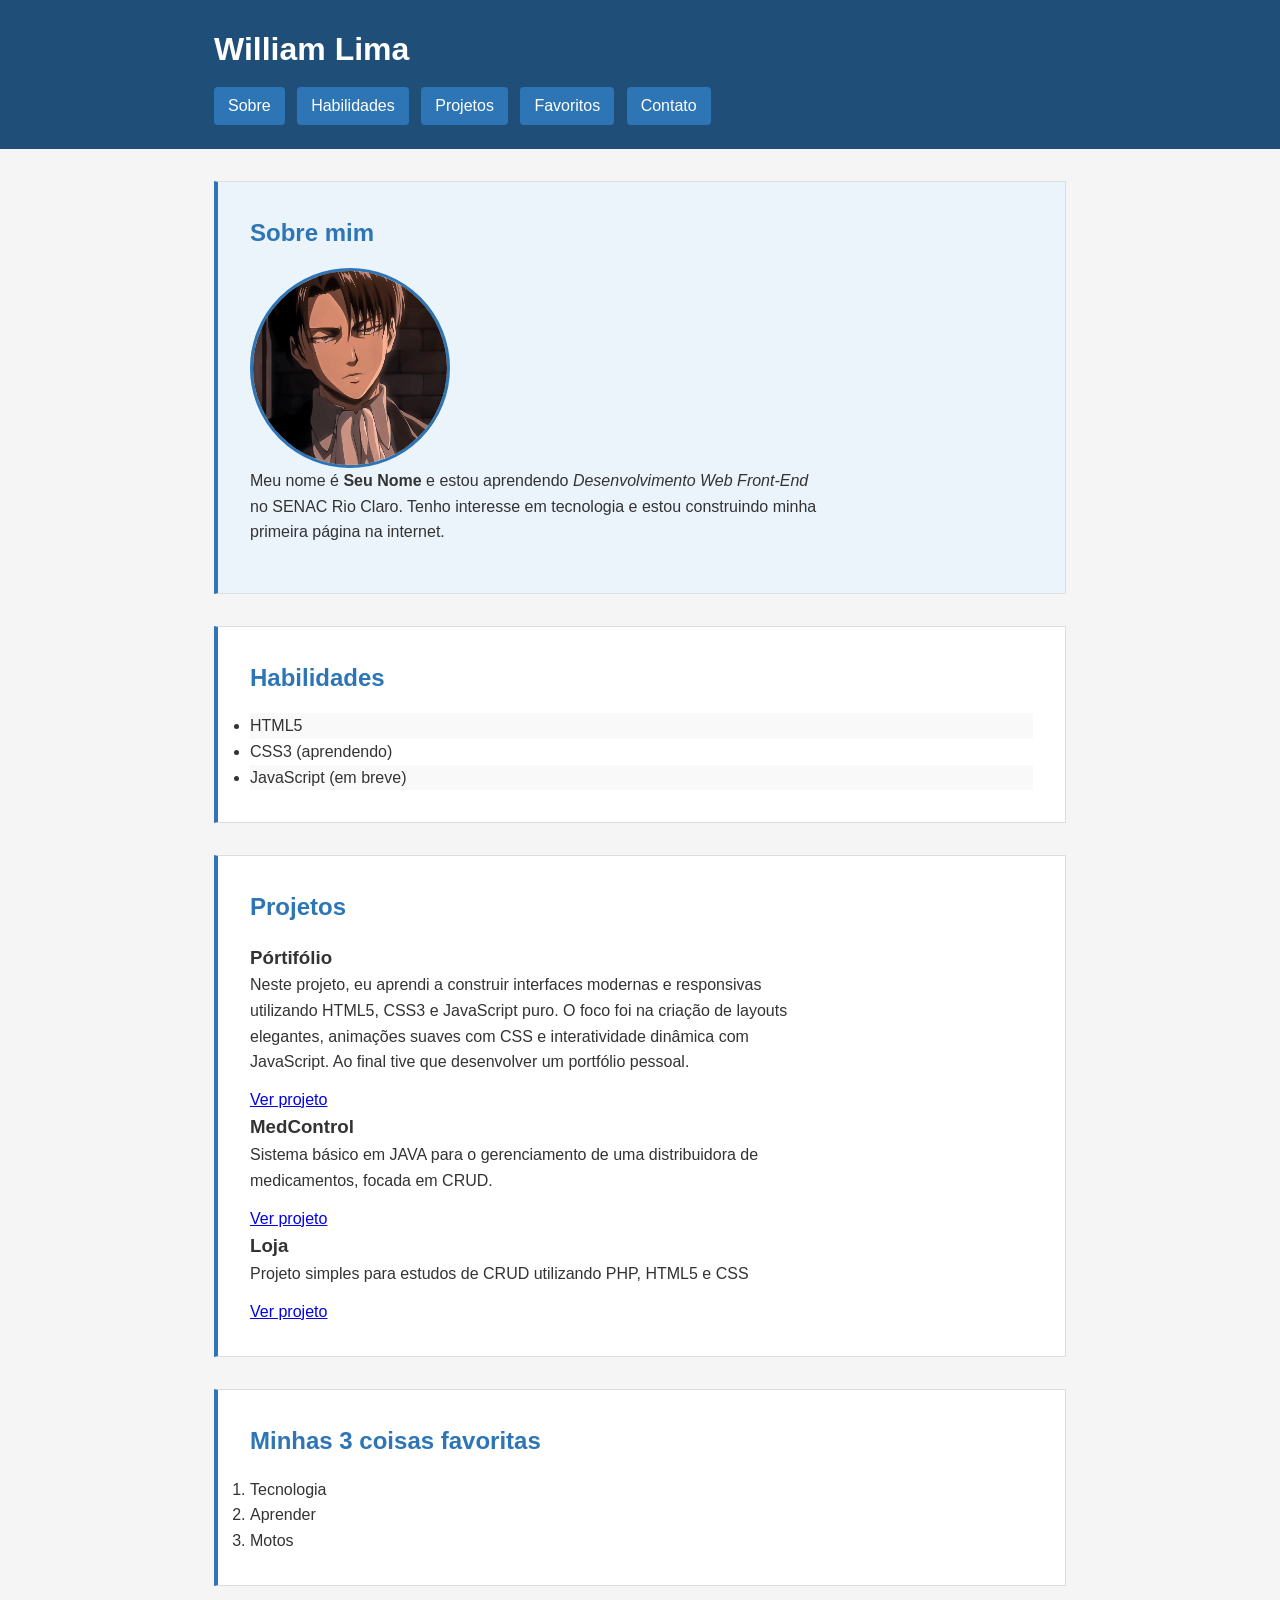
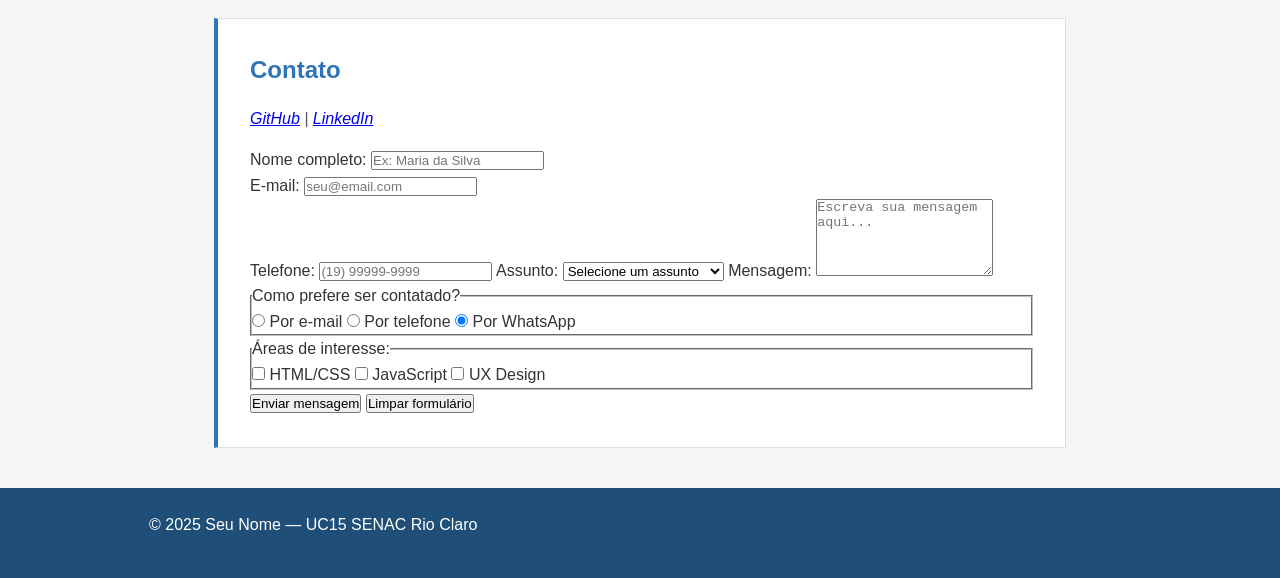
==== commit 93733df9: "Merge branch 'main' of https://github.com/felipewilliam093-design/UC15" ====
--- a/Aula04/index.html
+++ b/Aula04/index.html
@@ -2,129 +2,158 @@
 <html lang="pt-BR">
 
 <head>
-    <meta charset="UTF-8">
-    <meta name="viewport" content="width=device-width, initial-scale=1.0">
-    <meta name="description" content="Portfólio pessoal de desenvolvimento web">
-    <meta name="author" content="Seu Nome">
-    <title>Portfólio - Seu Nome</title>
-    <link rel="preconnect" href="https://fonts.googleapis.com">
-<link href="https://fonts.googleapis.com/css2?family=Poppins:wght@400;600;700&display=swap" rel="stylesheet">
-    <link rel="stylesheet" href="style.css">
-    
+  <meta charset="UTF-8">
+  <meta name="viewport" content="width=device-width, initial-scale=1.0">
+  <meta name="description" content="Portfólio pessoal de desenvolvimento web">
+  <meta name="author" content="Seu Nome">
+  <title>Portfólio - Seu Nome</title>
+  <link rel="stylesheet" href="style.css">
+
 </head>
 
 <body>
-        <div class="container">
-    <header>
-        
-        
-        <h1>Seu Nome</h1>
-        <p class="destaque">Aluno de Desenvolvimento de Sistemas – SENAC Rio Claro"</p>
-        <nav>
-            <a href="#sobre">Sobre</a> |
-            <a href="#habilidades">Habilidades</a> |
-            <a href="#favoritos">Favoritos</a> |
-            <a href="#contato">Contato</a>
-        </nav>
-    </header>
 
-    <main>
+  <header>
+    <div class="container">
+      <h1>William Lima</h1>
+      <nav>
+        <a href="#sobre">Sobre</a>
+        <a href="#habilidades">Habilidades</a>
+        <a href="#projetos">Projetos</a>
+        <a href="#favoritos">Favoritos</a>
+        <a href="#contato">Contato</a>
+      </nav>
+    </div>
+  </header>
 
-        <section id="sobre" class="hero">
-            <h2>Sobre mim</h2>
-            <img src="imagem/Levi.jpg" alt="Foto de Seu Nome sorrindo" width="300" class="foto-perfil">
-            <p>Meu nome é <strong>Seu Nome</strong> e estou aprendendo <em>Desenvolvimento Web Front-End</em> no SENAC
-                Rio Claro. Tenho interesse em tecnologia e estou construindo minha primeira página na internet.</p>
-        </section>
+  <main class="container">
 
-        <section id="habilidades">
-            <h2>Habilidades</h2>
-            <ul>
-                <li>HTML5</li>
-                <li>CSS3 (aprendendo)</li>
-                <li>JavaScript (em breve)</li>
-            </ul>
-        </section>
+    <section id="sobre">
+      <h2>Sobre mim</h2>
+      <img src="imagem/Levi.jpg" alt="Foto de Seu Nome sorrindo" width="300" class="foto-perfil">
+      <p>Meu nome é <strong>Seu Nome</strong> e estou aprendendo <em>Desenvolvimento Web Front-End</em> no SENAC
+        Rio Claro. Tenho interesse em tecnologia e estou construindo minha primeira página na internet.</p>
+    </section>
 
-        <section id="favoritos">
-            <h2>Minhas 3 coisas favoritas</h2>
-            <ol>
-                <li>Escreva a sua aqui</li>
-                <li>Escreva a sua aqui</li>
-                <li>Escreva a sua aqui</li>
-            </ol>
-        </section>
+    <section id="habilidades">
+      <h2>Habilidades</h2>
+      <ul class="lista-habilidades">
+        <li>HTML5</li>
+        <li>CSS3 (aprendendo)</li>
+        <li>JavaScript (em breve)</li>
+      </ul>
+    </section>
 
-        <section id="contato">
-            <h2>Contato</h2>
-            <p>
-                <a href="https://github.com" target="_blank">GitHub</a> |
-                <a href="https://linkedin.com" target="_blank">LinkedIn</a>
-            </p>
+    <section id="projetos">
+      <h2>Projetos</h2>
+      <div class="cards-projetos">
 
-            <form action="#" method="post">
+        <article class="card-projeto">
+          <h3>Pórtifólio</h3>
+          <p>Neste projeto, eu aprendi a construir interfaces modernas e responsivas utilizando HTML5, CSS3 e JavaScript
+            puro. O foco foi na criação de layouts elegantes, animações suaves com CSS e interatividade dinâmica com
+            JavaScript. Ao final tive que desenvolver um portfólio pessoal.</p>
+          <a href="#" target="_blank">Ver projeto</a>
+        </article>
 
-                <label for="nome">Nome completo:</label>
-                <input type="text" id="nome" name="nome" placeholder="Ex: Maria da Silva" required minlength="3"
-                    maxlength="80" autocomplete="name">
+        <article class="card-projeto">
+          <h3>MedControl</h3>
+          <p>Sistema básico em JAVA para o gerenciamento de uma distribuidora de medicamentos, focada em CRUD.</p>
+          <a href="#" target="_blank">Ver projeto</a>
+        </article>
 
-                <label for="email">E-mail:</label>
-                <input type="email" id="email" name="email" placeholder="seu@email.com" required autocomplete="email">
+        <article class="card-projeto">
+          <h3>Loja</h3>
+          <p>Projeto simples para estudos de CRUD utilizando PHP, HTML5 e CSS</p>
+          <a href="#" target="_blank">Ver projeto</a>
+        </article>
 
-                <label for="telefone">Telefone:</label>
-                <input type="tel" id="telefone" name="telefone" placeholder="(19) 99999-9999"
-                    pattern="\([0-9]{2}\) [0-9]{4,5}-[0-9]{4}">
+      </div>
+    </section>
 
-                <label for="assunto">Assunto:</label>
-                <select id="assunto" name="assunto" required>
-                    <option value="">Selecione um assunto</option>
-                    <optgroup label="Suporte">
-                        <option value="duvida">Dúvida técnica</option>
-                        <option value="bug">Reportar problema</option>
-                    </optgroup>
-                    <optgroup label="Comercial">
-                        <option value="orcamento">Solicitar orçamento</option>
-                        <option value="parceria">Proposta de parceria</option>
-                    </optgroup>
-                </select>
+    <section id="favoritos">
+      <h2>Minhas 3 coisas favoritas</h2>
+      <ol>
+        <li>Tecnologia</li>
+        <li>Aprender</li>
+        <li>Motos</li>
+      </ol>
+    </section>
 
-                <label for="mensagem">Mensagem:</label>
-                <textarea id="mensagem" name="mensagem" rows="5" placeholder="Escreva sua mensagem aqui..." required
-                    minlength="20" maxlength="500"></textarea>
+    <section id="contato">
+      <h2>Contato</h2>
+      <p>
+        <a href="https://github.com" target="_blank">GitHub</a> |
+        <a href="https://linkedin.com" target="_blank">LinkedIn</a>
+      </p>
 
-                <fieldset>
-                    <legend>Como prefere ser contatado?</legend>
-                    <input type="radio" id="contato-email" name="preferencia" value="email">
-                    <label for="contato-email">Por e-mail</label>
-                    <input type="radio" id="contato-telefone" name="preferencia" value="telefone">
-                    <label for="contato-telefone">Por telefone</label>
-                    <input type="radio" id="contato-whatsapp" name="preferencia" value="whatsapp" checked>
-                    <label for="contato-whatsapp">Por WhatsApp</label>
-                </fieldset>
+      <form action="#" method="post">
 
-                <fieldset>
-                    <legend>Áreas de interesse:</legend>
-                    <input type="checkbox" id="int-html" name="interesse" value="html">
-                    <label for="int-html">HTML/CSS</label>
-                    <input type="checkbox" id="int-js" name="interesse" value="js">
-                    <label for="int-js">JavaScript</label>
-                    <input type="checkbox" id="int-ux" name="interesse" value="ux">
-                    <label for="int-ux">UX Design</label>
-                </fieldset>
+        <div class="form-grid">
+          <div class="form-campo">
+            <label for="nome">Nome completo:</label>
+            <input type="text" id="nome" name="nome" placeholder="Ex: Maria da Silva" required minlength="3"
+              maxlength="80" autocomplete="name">
+          </div>
+          <div class="form-campo">
+            <label for="email">E-mail:</label>
+            <input type="email" id="email" name="email" placeholder="seu@email.com" required autocomplete="email">
+          </div>
+        </div>
 
-                <button type="submit">Enviar mensagem</button>
-                <button type="reset">Limpar formulário</button>
+        <label for="telefone">Telefone:</label>
+        <input type="tel" id="telefone" name="telefone" placeholder="(19) 99999-9999"
+          pattern="\([0-9]{2}\) [0-9]{4,5}-[0-9]{4}">
 
-            </form>
-        </section>
+        <label for="assunto">Assunto:</label>
+        <select id="assunto" name="assunto" required>
+          <option value="">Selecione um assunto</option>
+          <optgroup label="Suporte">
+            <option value="duvida">Dúvida técnica</option>
+            <option value="bug">Reportar problema</option>
+          </optgroup>
+          <optgroup label="Comercial">
+            <option value="orcamento">Solicitar orçamento</option>
+            <option value="parceria">Proposta de parceria</option>
+          </optgroup>
+        </select>
 
-    </main>
+        <label for="mensagem">Mensagem:</label>
+        <textarea id="mensagem" name="mensagem" rows="5" placeholder="Escreva sua mensagem aqui..." required
+          minlength="20" maxlength="500"></textarea>
 
-    <footer>
-        <p>&copy; 2025 Seu Nome &mdash; UC15 SENAC Rio Claro</p>
-    </footer>
+        <fieldset>
+          <legend>Como prefere ser contatado?</legend>
+          <input type="radio" id="contato-email" name="preferencia" value="email">
+          <label for="contato-email">Por e-mail</label>
+          <input type="radio" id="contato-telefone" name="preferencia" value="telefone">
+          <label for="contato-telefone">Por telefone</label>
+          <input type="radio" id="contato-whatsapp" name="preferencia" value="whatsapp" checked>
+          <label for="contato-whatsapp">Por WhatsApp</label>
+        </fieldset>
 
-    </div>
+        <fieldset>
+          <legend>Áreas de interesse:</legend>
+          <input type="checkbox" id="int-html" name="interesse" value="html">
+          <label for="int-html">HTML/CSS</label>
+          <input type="checkbox" id="int-js" name="interesse" value="js">
+          <label for="int-js">JavaScript</label>
+          <input type="checkbox" id="int-ux" name="interesse" value="ux">
+          <label for="int-ux">UX Design</label>
+        </fieldset>
+
+        <button type="submit">Enviar mensagem</button>
+        <button type="reset">Limpar formulário</button>
+
+      </form>
+    </section>
+
+  </main>
+
+  <footer>
+    <p>&copy; 2025 Seu Nome &mdash; UC15 SENAC Rio Claro</p>
+  </footer>
+
 </body>
 
 </html>
--- a/Aula04/style.css
+++ b/Aula04/style.css
@@ -1,97 +1,119 @@
-/* ============================================
-   VARIÁVEIS — UC15 Portfólio
-   ============================================ */
-:root {
-  --cor-primaria:   #1F4E79;
-  --cor-secundaria: #1f4e79;
-  --cor-acento:     #a85404;
-  --cor-fundo:      #F8F9FA;
-  --cor-texto:      #333333;
-  --cor-branco:     #FFFFFF;
-  --fonte-base:     'Poppins', Arial, sans-serif;
-  --raio-borda:     8px;
-  --sombra-card:    0 2px 12px rgba(0, 0, 0, 0.08);
-  --transicao:      all 0.3s ease;
-}
-
-/* ============================================
-   RESET
-   ============================================ */
 * {
   box-sizing: border-box;
   margin: 0;
   padding: 0;
 }
 
-/* ============================================
-   BASE
-   ============================================ */
-html {
-  font-size: 16px;
+body {
+  font-family: Arial, Helvetica, sans-serif;
+  background-color: #f5f5f5;
+  color: #333333;
+  line-height: 1.6;
 }
 
-body {
-  font-family: var(--fonte-base);
-  font-size: 1rem;
-  line-height: 1.7;
-  background-color: var(--cor-fundo);
-  color: var(--cor-texto);
-}
-
-/* ============================================
-   TIPOGRAFIA
-   ============================================ */
 h1 {
-  color: var(--cor-primaria);
-  font-size: 2.5rem;
-  font-weight: 700;
-  letter-spacing: -0.02em;
-  line-height: 1.2;
+  color: #1f4379;
 }
 
 h2 {
-  color: var(--cor-secundaria);
-  font-size: 1.5rem;
-  font-weight: 600;
-  letter-spacing: -0.01em;
-  margin-bottom: 1rem;
+  color: #2e75b6;
 }
 
-p {
-  margin-bottom: 1rem;
-  max-width: 65ch;
+.destaque {
+  background-color: #fff2cc;
+  padding: 8px;
 }
 
-h2 + p {
+#sobre {
+  background-color: #ebf3fb;
+}
+
+header nav a {
+  color: #1f4e79
+}
+
+header nav a {
+  color: #1F4E79;
+  text-decoration: none;
+  margin-right: 16px;
+}
+
+main section {
+  margin-bottom: 32px;
+}
+
+article>p {
+  margin-bottom: 12px;
+}
+
+h2+p {
   font-style: italic;
   color: #595959;
+}
+
+header nav a:hover {
+  color: #E05C00;
+  text-decoration: underline;
 }
 
 a:visited {
   color: #595959;
 }
 
-/* ============================================
-   LAYOUT
-   ============================================ */
+input:focus,
+textarea:focus {
+  outline: 2px solid #2E75B6;
+  outline-offset: 2px;
+}
+
+ul li:nth-child(odd) {
+  background-color: #f9f9f9;
+}
+
 .container {
   width: 900px;
   margin: 0 auto;
   padding: 0 24px;
 }
 
-/* ============================================
-   HEADER
-   ============================================ */
 header {
-  background-color: var(--cor-primaria);
+  background-color: #1F4E79;
   padding: 24px 0;
   margin-bottom: 32px;
 }
 
 header h1 {
-  color: var(--cor-branco);
+  color: #FFFFFF;
   margin: 0;
+}
+
+header nav a {
+  color: #BDD7EE;
+}
+
+section {
+  background-color: #FFFFFF;
+  padding: 32px;
+  margin-bottom: 24px;
+  border: 1px solid #DDDDDD;
+}
+
+img {
+  border-radius: 8px;
+  max-width: 100%;
+  display: block;
+}
+
+.foto-perfil {
+  border-radius: 50%;
+  width: 200px;
+  height: 200px;
+  object-fit: cover;
+  border: 3px solid #2E75B6;
+}
+
+section {
+  border-left: 4px solid #2E75B6;
 }
 
 header nav {
@@ -101,170 +123,45 @@
 header nav a {
   display: inline-block;
   padding: 6px 14px;
-  background-color: var(--cor-secundaria);
-  color: var(--cor-branco);
+  background-color: #2E75B6;
+  color: #FFFFFF;
   border-radius: 4px;
   text-decoration: none;
   margin-right: 8px;
-  font-weight: 600;
-  text-transform: uppercase;
-  letter-spacing: 0.05em;
-  font-size: 0.85rem;
 }
 
 header nav a:hover {
-  background-color: var(--cor-acento);
+  background-color: #E05C00;
 }
 
-/* ============================================
-   MAIN E SECTIONS
-   ============================================ */
-main section {
-  margin-bottom: 32px;
+html {
+  font-size: 16px;
 }
 
-section {
-  background-color: var(--cor-branco);
-  padding: 32px;
-  margin-bottom: 24px;
-  border-left: 4px solid var(--cor-secundaria);
-  border: 1px solid #DDDDDD;
+body {
+  font-size: 1rem;
+  line-height: 1.6;
 }
 
-article > p {
-  margin-bottom: 12px;
+h1 {
+  font-size: 2rem;
 }
 
-/* ============================================
-   IMAGENS
-   ============================================ */
-img {
-  border-radius: var(--raio-borda);
-  max-width: 100%;
-  display: block;
+h2 {
+  font-size: 1.5rem;
+
+  margin-bottom: 1rem;
 }
 
-.foto-perfil {
-  border-radius: 50%;
-  width: 120px;
-  height: 120px;
-  object-fit: cover;
-  border: 3px solid var(--cor-secundaria);
+p {
+  margin-bottom: 1rem;
+  max-width: 65ch;
 }
 
-/* ============================================
-   CLASSES UTILITÁRIAS
-   ============================================ */
-.destaque {
-  background-color: #FFF2CC;
-  padding: 8px;
-}
-
-#sobre {
-  background-color: #EBF3FB;
-}
-
-/* ============================================
-   FORMULÁRIO
-   ============================================ */
-input:focus,
-textarea:focus {
-  outline: 2px solid var(--cor-secundaria);
-  outline-offset: 2px;
-}
-
-/* ============================================
-   LISTAS
-   ============================================ */
-ul li:nth-child(odd) {
-  background-color: #f9f9f9;
-}
-
-/* ============================================
-   FOOTER
-   ============================================ */
 footer {
-  background-color: var(--cor-primaria);
-  color: var(--cor-branco);
+  background-color: #1F4E79;
+  color: #FFFFFF;
   text-align: center;
   padding: 24px;
   margin-top: 40px;
-}
-
-footer p {
-  font-size: 0.875rem;
-}
-
-.hero { 
-  background-image: url('imagem/banner.jpg'); 
-  background-size: cover; 
-  background-position: center; 
-  background-repeat: no-repeat; 
-  min-height: 300px; 
-  display: flex; 
-  align-items: center; 
-  padding: 48px 32px; 
-  border-radius: var(--raio-borda); 
-}
-
-header { 
-  background: linear-gradient(135deg, var(--cor-primaria) 0%, var(--cor-secundaria) 100%); 
-  padding: 40px 0; 
-  margin-bottom: 32px; 
-}
-
-header nav a { 
-  display: inline-block; 
-  padding: 6px 16px; 
-  background-color: rgb(255, 255, 255); 
-  color: var(--cor-branco); 
-  border-radius: var(--raio-borda); 
-  text-decoration: none; 
-  font-weight: 600; 
-  font-size: 0.85rem; 
-  text-transform: uppercase; 
-  letter-spacing: 0.05em; 
-  transition: var(--transicao); 
-} 
- 
-header nav a:hover { 
-  background-color: var(--cor-acento); 
-  transform: translateY(-2px); 
-} 
- 
-section { 
-  background-color: var(--cor-branco); 
-  padding: 32px; 
-  margin-bottom: 24px; 
-  border-left: 4px solid var(--cor-secundaria); 
-  border-radius: var(--raio-borda); 
-  box-shadow: var(--sombra-card); 
-  transition: var(--transicao); 
-}
-
-section:hover { 
-  box-shadow: 0 8px 24px rgba(0, 0, 0, 0.12); 
-  transform: translateY(-2px); 
-}
-
-h2::before { 
-  content: ''; 
-  display: block; 
-  width: 36px; 
-  height: 3px; 
-  background-color: var(--cor-acento); 
-  margin-bottom: 10px; 
-  border-radius: 2px; 
-} 
- 
-::selection { 
-  background-color: var(--cor-secundaria); 
-  color: var(--cor-branco); 
-} 
- 
-input::placeholder, 
-textarea::placeholder { 
-  color: #AAAAAA; 
-  font-style: italic; 
-}
-
+}
